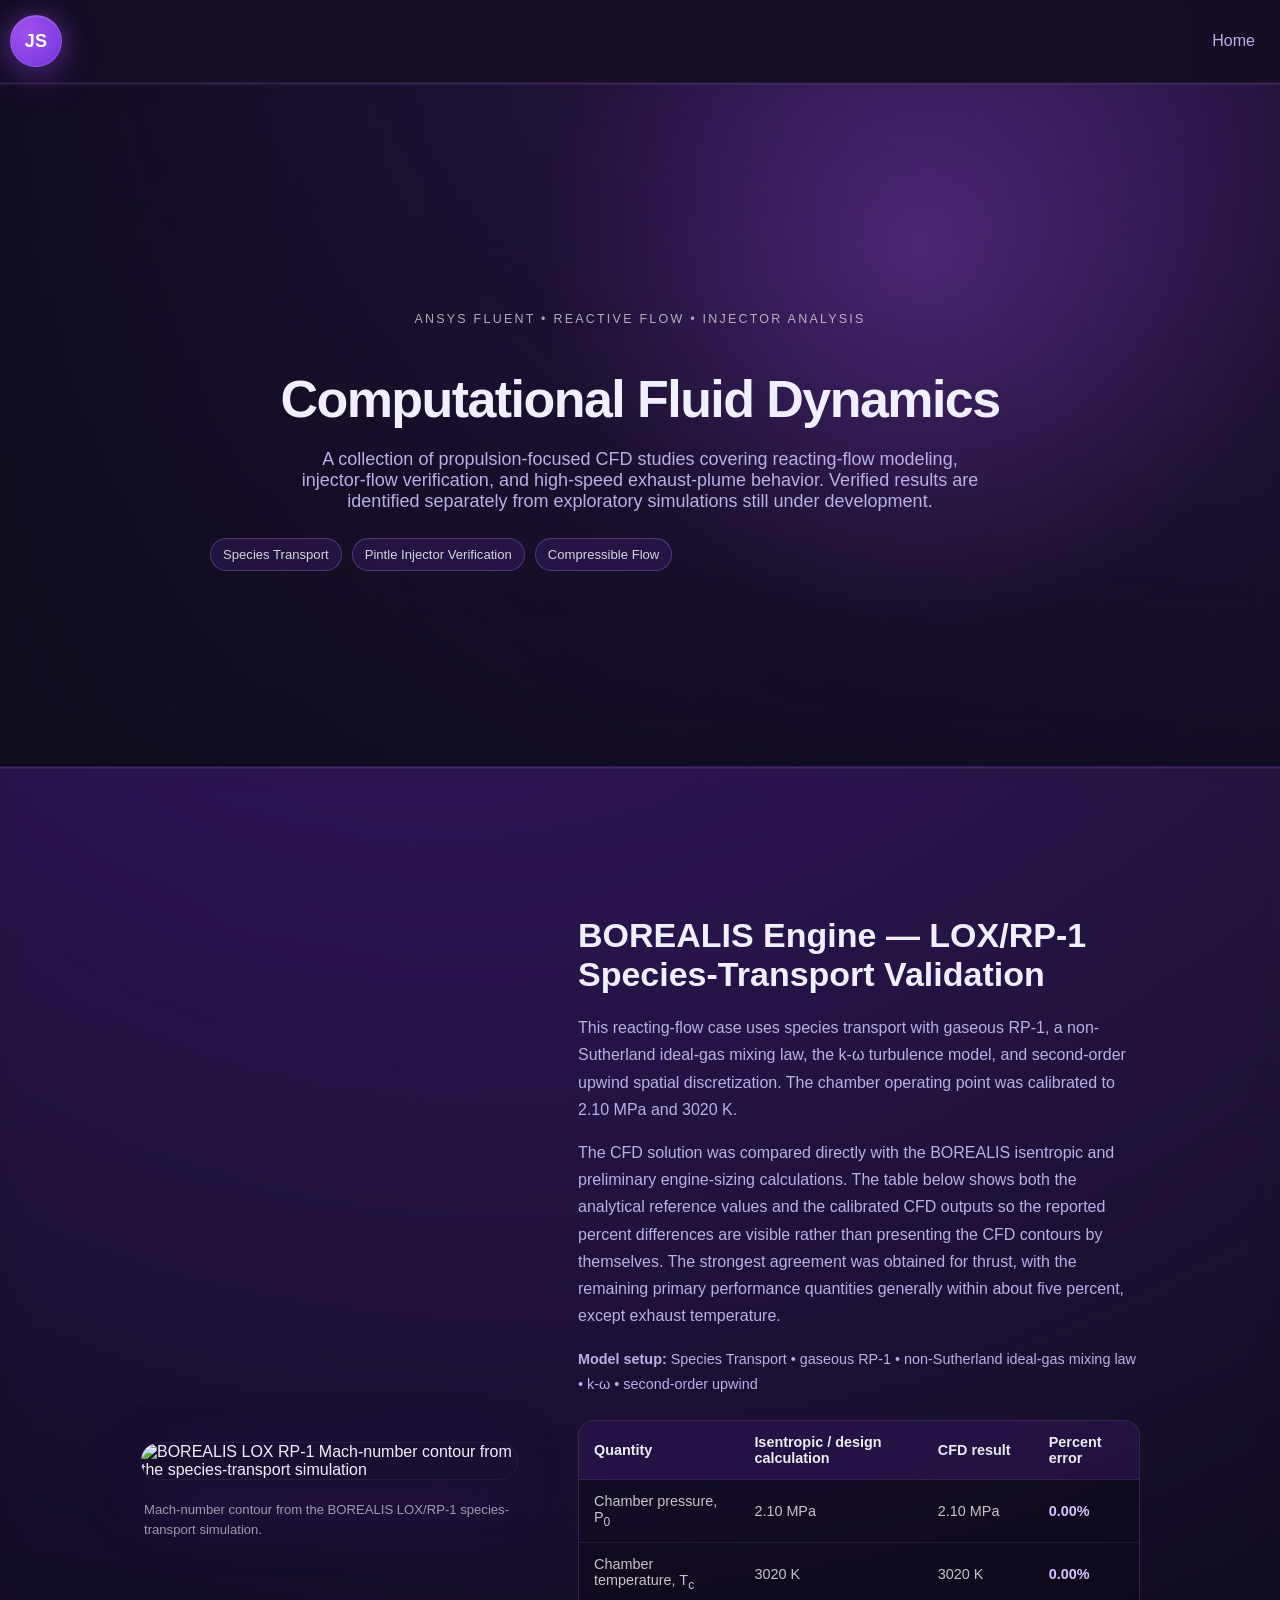
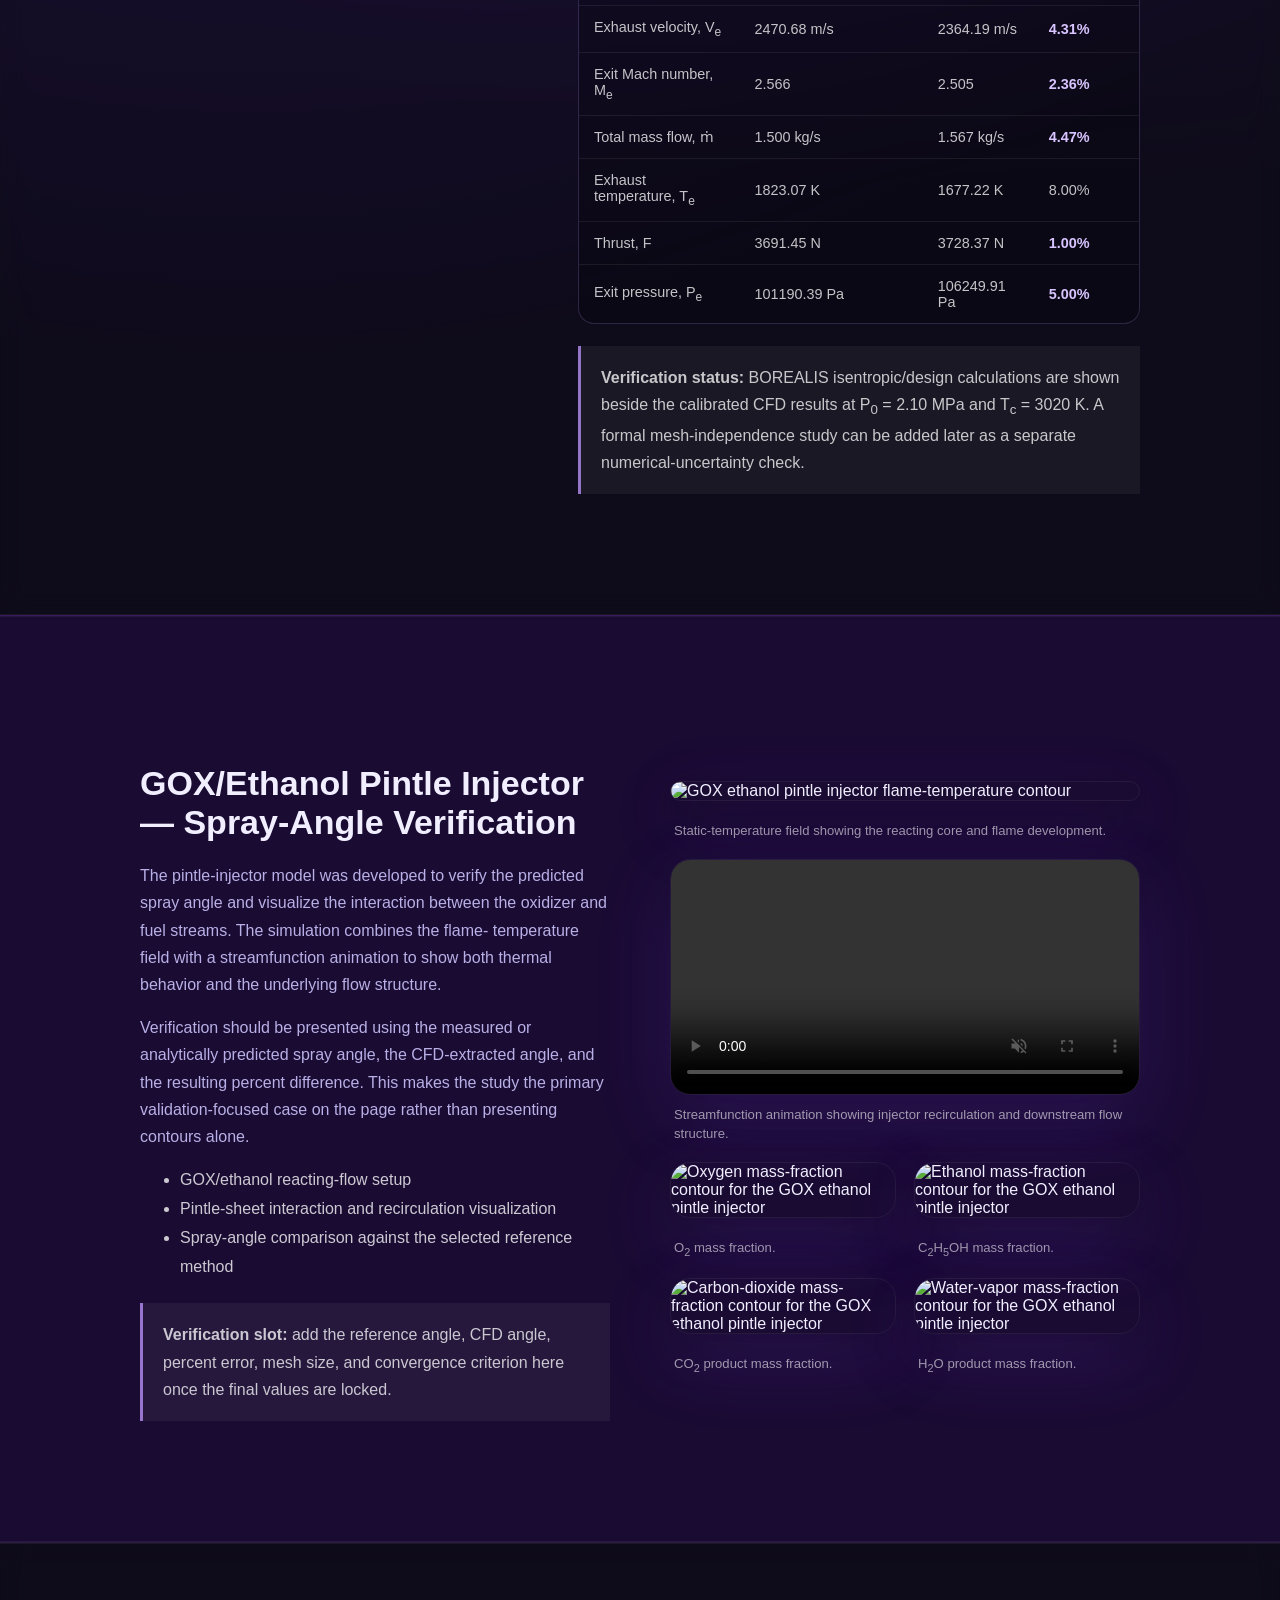
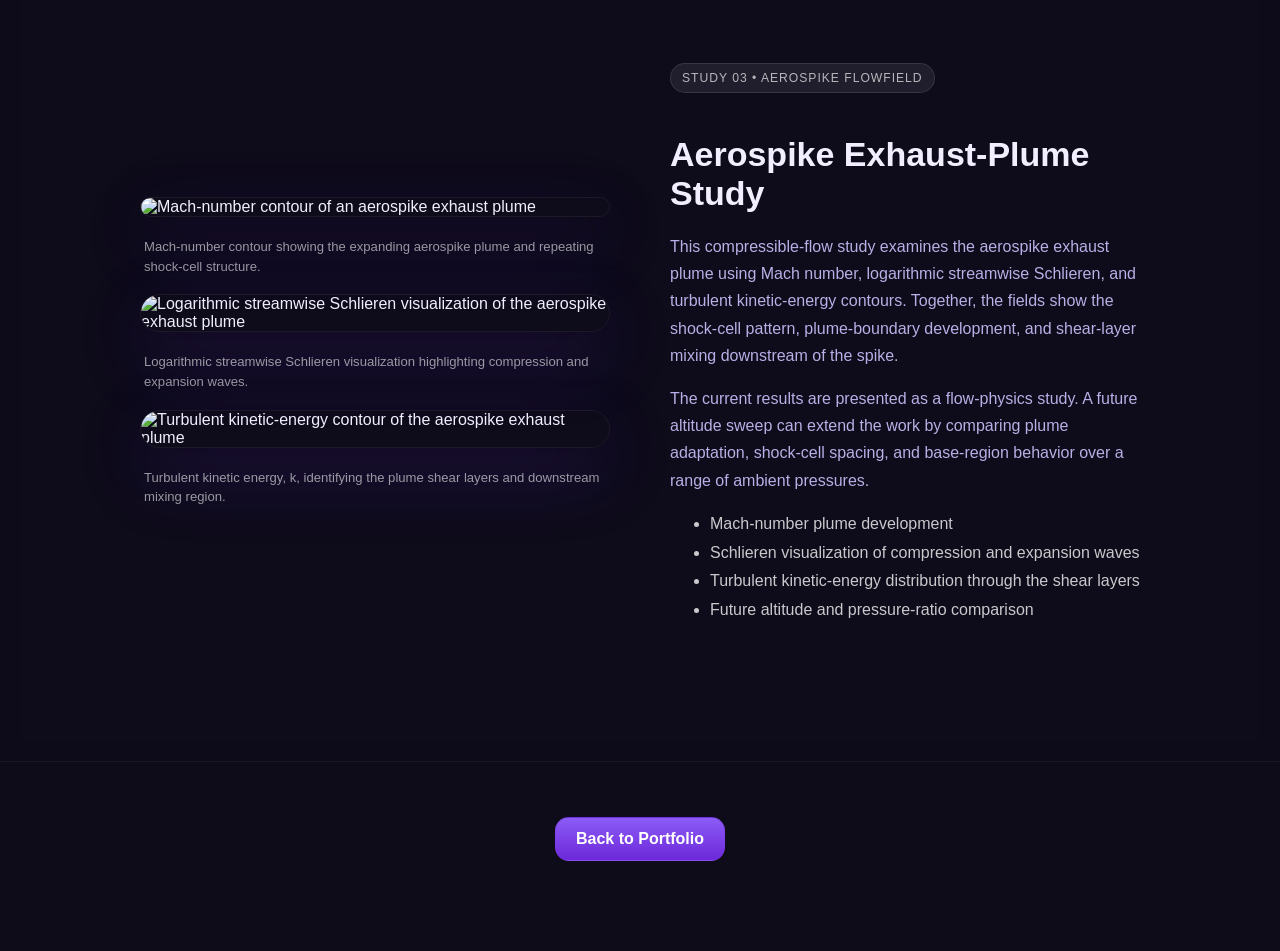
==== cfd.html @ c74fb247 "Add files via upload" ====
<!DOCTYPE html>
<html lang="en">
<head>
  <meta charset="UTF-8" />
  <title>CFD Studies | Jason Silva</title>
  <meta name="viewport" content="width=device-width, initial-scale=1.0" />
  <meta name="description" content="CFD case studies in reactive flow, pintle-injector verification, and high-speed propulsion flows." />
  <link rel="stylesheet" href="style.css" />

  <style>
    html,
    body {
      min-height: 100%;
      background:
        radial-gradient(circle at 20% 10%, rgba(124,58,237,0.42), transparent 40%),
        radial-gradient(circle at 80% 0%, rgba(168,85,247,0.32), transparent 42%),
        #0f0c1a !important;
    }

    body {
      position: relative;
      overflow-x: hidden;
    }

    body::before {
      content: "";
      position: fixed;
      inset: 0;
      z-index: -1;
      pointer-events: none;
      background:
        radial-gradient(circle at 22% 12%, rgba(124,58,237,0.42), transparent 38%),
        radial-gradient(circle at 82% 4%, rgba(168,85,247,0.32), transparent 40%),
        linear-gradient(to bottom, rgba(15,12,26,0.30), rgba(15,12,26,0.68));
    }

    .engine-hero,
    .engine-step {
      position: relative;
      z-index: 2;
      background: rgba(15,12,26,0.46) !important;
      backdrop-filter: blur(12px) saturate(1.25);
      -webkit-backdrop-filter: blur(12px) saturate(1.25);
      border-top: 1px solid rgba(168,85,247,0.22);
      border-bottom: 1px solid rgba(255,255,255,0.05);
      box-shadow: inset 0 1px 0 rgba(255,255,255,0.05);
    }

    .engine-step.dark {
      background: rgba(44,14,84,0.42) !important;
    }

    .engine-hero {
      min-height: 76vh;
      display: flex;
      align-items: center;
      overflow: hidden;
      isolation: isolate;
      background:
        linear-gradient(90deg, rgba(15,12,26,0.94) 0%, rgba(15,12,26,0.70) 48%, rgba(15,12,26,0.54) 100%),
        url("assets/cfdfrontpage.png") center / cover no-repeat !important;
    }

    .engine-hero::before {
      content: "";
      position: absolute;
      inset: 0;
      z-index: -1;
      background:
        radial-gradient(circle at 72% 24%, rgba(168,85,247,0.30), transparent 36%),
        linear-gradient(to bottom, rgba(15,12,26,0.08), rgba(15,12,26,0.72));
      pointer-events: none;
    }

    .engine-hero .container {
      position: relative;
      z-index: 2;
      max-width: 860px;
    }

    .hero-kicker {
      text-transform: uppercase;
      letter-spacing: 0.18em;
      color: rgba(255,255,255,0.65);
      font-size: 0.78rem;
      margin-bottom: 16px;
    }

    .status-row {
      display: flex;
      gap: 10px;
      flex-wrap: wrap;
      margin-top: 26px;
    }

    .status-pill {
      padding: 8px 12px;
      border-radius: 999px;
      border: 1px solid rgba(190,150,255,0.28);
      background: rgba(124,58,237,0.14);
      color: rgba(255,255,255,0.82);
      font-size: 0.82rem;
    }

    .step-grid {
      align-items: center;
    }

    .step-text {
      z-index: 2;
      position: relative;
    }

    .step-text ul {
      line-height: 1.8;
      color: rgba(255,255,255,0.78);
    }

    .step-image img,
    .step-image video {
      width: 100%;
      max-width: 100%;
      border-radius: 20px;
      display: block;
      box-shadow:
        0 24px 70px rgba(124,58,237,0.22),
        0 12px 40px rgba(0,0,0,0.35);
      border: 1px solid rgba(255,255,255,0.06);
    }

    .media-stack {
      display: grid;
      gap: 18px;
    }

    .media-gallery {
      display: grid;
      grid-template-columns: repeat(2, minmax(0, 1fr));
      gap: 18px;
    }

    .media-gallery .wide {
      grid-column: 1 / -1;
    }

    .media-gallery figure,
    .media-stack figure {
      margin: 0;
    }

    .media-caption {
      margin: 10px 4px 0;
      color: rgba(255,255,255,0.58);
      font-size: 0.82rem;
      line-height: 1.5;
    }

    .verification-note {
      margin-top: 22px;
      padding: 18px 20px;
      border-left: 3px solid rgba(190,150,255,0.75);
      background: rgba(255,255,255,0.05);
      color: rgba(255,255,255,0.76);
      line-height: 1.7;
    }


    .results-table-wrap {
      margin-top: 24px;
      overflow-x: auto;
      border: 1px solid rgba(190,150,255,0.20);
      border-radius: 16px;
      background: rgba(5,7,11,0.28);
    }

    .results-table {
      width: 100%;
      border-collapse: collapse;
      min-width: 560px;
      font-size: 0.9rem;
    }

    .results-table th,
    .results-table td {
      padding: 13px 15px;
      text-align: left;
      border-bottom: 1px solid rgba(255,255,255,0.07);
    }

    .results-table th {
      color: rgba(255,255,255,0.92);
      background: rgba(124,58,237,0.16);
      font-weight: 650;
    }

    .results-table td {
      color: rgba(255,255,255,0.76);
    }

    .results-table tr:last-child td {
      border-bottom: 0;
    }

    .error-good {
      color: #d8c4ff !important;
      font-weight: 700;
    }

    .setup-line {
      margin-top: 18px;
      color: rgba(255,255,255,0.67);
      font-size: 0.9rem;
      line-height: 1.65;
    }

    .future-badge {
      display: inline-block;
      margin-bottom: 14px;
      padding: 7px 11px;
      border-radius: 999px;
      background: rgba(255,255,255,0.08);
      border: 1px solid rgba(255,255,255,0.10);
      color: rgba(255,255,255,0.68);
      font-size: 0.76rem;
      letter-spacing: 0.08em;
      text-transform: uppercase;
    }

    .back-btn-wrap {
      padding: 55px 0 90px;
      display: flex;
      justify-content: center;
      align-items: center;
      position: relative;
      z-index: 3;
    }

    @media (max-width: 900px) {
      .step-image video,
      .step-image img {
        width: 100%;
      }

      .engine-hero {
        min-height: 68vh;
        background-position: 35% center !important;
      }

      .media-gallery {
        grid-template-columns: 1fr;
      }

      .media-gallery .wide {
        grid-column: auto;
      }
    }
  </style>
</head>
<body>

<nav class="nav">
  <div class="nav-inner">
    <a class="brand" href="index.html">JS</a>
    <div class="nav-links">
      <a href="index.html">Home</a>
    </div>
  </div>
</nav>

<section class="engine-hero reveal">
  <div class="container">
    <p class="hero-kicker">ANSYS Fluent • Reactive Flow • Injector Analysis</p>
    <h1 class="engine-title">Computational Fluid Dynamics</h1>
    <p class="engine-subtitle">
      A collection of propulsion-focused CFD studies covering reacting-flow modeling,
      injector-flow verification, and high-speed exhaust-plume behavior. Verified results
      are identified separately from exploratory simulations still under development.
    </p>
    <div class="status-row" aria-label="CFD study categories">
      <span class="status-pill">Species Transport</span>
      <span class="status-pill">Pintle Injector Verification</span>
      <span class="status-pill">Compressible Flow</span>
    </div>
  </div>
</section>

<section class="engine-step reveal">
  <div class="container step-grid">
    <div class="step-image">
      <img src="assets/loxrp1species.png" alt="BOREALIS LOX RP-1 Mach-number contour from the species-transport simulation" />
      <p class="media-caption">Mach-number contour from the BOREALIS LOX/RP-1 species-transport simulation.</p>
    </div>

    <div class="step-text">
      <h2>BOREALIS Engine — LOX/RP-1 Species-Transport Validation</h2>
      <p>
        This reacting-flow case uses species transport with gaseous RP-1, a non-Sutherland
        ideal-gas mixing law, the k-&omega; turbulence model, and second-order upwind spatial
        discretization. The chamber operating point was calibrated to 2.10 MPa and 3020 K.
      </p>
      <p>
        The CFD solution was compared directly with the BOREALIS isentropic and preliminary
        engine-sizing calculations. The table below shows both the analytical reference values and
        the calibrated CFD outputs so the reported percent differences are visible rather than presenting
        the CFD contours by themselves. The strongest agreement was obtained for thrust, with the remaining
        primary performance quantities generally within about five percent, except exhaust temperature.
      </p>

      <p class="setup-line">
        <strong>Model setup:</strong> Species Transport &bull; gaseous RP-1 &bull; non-Sutherland
        ideal-gas mixing law &bull; k-&omega; &bull; second-order upwind
      </p>

      <div class="results-table-wrap">
        <table class="results-table" aria-label="BOREALIS isentropic calculation and CFD verification results">
          <thead>
            <tr>
              <th>Quantity</th>
              <th>Isentropic / design calculation</th>
              <th>CFD result</th>
              <th>Percent error</th>
            </tr>
          </thead>
          <tbody>
            <tr><td>Chamber pressure, P<sub>0</sub></td><td>2.10 MPa</td><td>2.10 MPa</td><td class="error-good">0.00%</td></tr>
            <tr><td>Chamber temperature, T<sub>c</sub></td><td>3020 K</td><td>3020 K</td><td class="error-good">0.00%</td></tr>
            <tr><td>Exhaust velocity, V<sub>e</sub></td><td>2470.68 m/s</td><td>2364.19 m/s</td><td class="error-good">4.31%</td></tr>
            <tr><td>Exit Mach number, M<sub>e</sub></td><td>2.566</td><td>2.505</td><td class="error-good">2.36%</td></tr>
            <tr><td>Total mass flow, ṁ</td><td>1.500 kg/s</td><td>1.567 kg/s</td><td class="error-good">4.47%</td></tr>
            <tr><td>Exhaust temperature, T<sub>e</sub></td><td>1823.07 K</td><td>1677.22 K</td><td>8.00%</td></tr>
            <tr><td>Thrust, F</td><td>3691.45 N</td><td>3728.37 N</td><td class="error-good">1.00%</td></tr>
            <tr><td>Exit pressure, P<sub>e</sub></td><td>101190.39 Pa</td><td>106249.91 Pa</td><td class="error-good">5.00%</td></tr>
          </tbody>
        </table>
      </div>

      <div class="verification-note">
        <strong>Verification status:</strong> BOREALIS isentropic/design calculations are shown beside
        the calibrated CFD results at P<sub>0</sub> = 2.10 MPa and T<sub>c</sub> = 3020 K. A formal mesh-independence study can
        be added later as a separate numerical-uncertainty check.
      </div>
    </div>
  </div>
</section>

<section class="engine-step dark reveal">
  <div class="container step-grid">
    <div class="step-text">
      <h2>GOX/Ethanol Pintle Injector — Spray-Angle Verification</h2>
      <p>
        The pintle-injector model was developed to verify the predicted spray angle and visualize
        the interaction between the oxidizer and fuel streams. The simulation combines the flame-
        temperature field with a streamfunction animation to show both thermal behavior and the
        underlying flow structure.
      </p>
      <p>
        Verification should be presented using the measured or analytically predicted spray angle,
        the CFD-extracted angle, and the resulting percent difference. This makes the study the primary
        validation-focused case on the page rather than presenting contours alone.
      </p>
      <ul>
        <li>GOX/ethanol reacting-flow setup</li>
        <li>Pintle-sheet interaction and recirculation visualization</li>
        <li>Spray-angle comparison against the selected reference method</li>
      </ul>
      <div class="verification-note">
        <strong>Verification slot:</strong> add the reference angle, CFD angle, percent error, mesh size,
        and convergence criterion here once the final values are locked.
      </div>
    </div>

    <div class="step-image media-gallery">
      <figure class="wide">
        <img src="assets/pintleflametemp.png" alt="GOX ethanol pintle injector flame-temperature contour" />
        <figcaption class="media-caption">Static-temperature field showing the reacting core and flame development.</figcaption>
      </figure>
      <figure class="wide">
        <video autoplay muted loop playsinline controls preload="metadata">
          <source src="assets/streamfunction.mp4" type="video/mp4" />
        </video>
        <figcaption class="media-caption">Streamfunction animation showing injector recirculation and downstream flow structure.</figcaption>
      </figure>
      <figure>
        <img src="assets/goxmassfraction.png" alt="Oxygen mass-fraction contour for the GOX ethanol pintle injector" />
        <figcaption class="media-caption">O<sub>2</sub> mass fraction.</figcaption>
      </figure>
      <figure>
        <img src="assets/ethanolmassfraction.png" alt="Ethanol mass-fraction contour for the GOX ethanol pintle injector" />
        <figcaption class="media-caption">C<sub>2</sub>H<sub>5</sub>OH mass fraction.</figcaption>
      </figure>
      <figure>
        <img src="assets/co2massfraction.png" alt="Carbon-dioxide mass-fraction contour for the GOX ethanol pintle injector" />
        <figcaption class="media-caption">CO<sub>2</sub> product mass fraction.</figcaption>
      </figure>
      <figure>
        <img src="assets/h2omassfraction.png" alt="Water-vapor mass-fraction contour for the GOX ethanol pintle injector" />
        <figcaption class="media-caption">H<sub>2</sub>O product mass fraction.</figcaption>
      </figure>
    </div>
  </div>
</section>

<section class="engine-step reveal">
  <div class="container step-grid">
    <div class="step-image media-stack">
      <figure>
        <img src="assets/aerospikemach.png" alt="Mach-number contour of an aerospike exhaust plume" />
        <figcaption class="media-caption">Mach-number contour showing the expanding aerospike plume and repeating shock-cell structure.</figcaption>
      </figure>
      <figure>
        <img src="assets/aerospikeshlieren.png" alt="Logarithmic streamwise Schlieren visualization of the aerospike exhaust plume" />
        <figcaption class="media-caption">Logarithmic streamwise Schlieren visualization highlighting compression and expansion waves.</figcaption>
      </figure>
      <figure>
        <img src="assets/aerospikekineticenergy.png" alt="Turbulent kinetic-energy contour of the aerospike exhaust plume" />
        <figcaption class="media-caption">Turbulent kinetic energy, k, identifying the plume shear layers and downstream mixing region.</figcaption>
      </figure>
    </div>

    <div class="step-text">
      <span class="future-badge">Study 03 • Aerospike Flowfield</span>
      <h2>Aerospike Exhaust-Plume Study</h2>
      <p>
        This compressible-flow study examines the aerospike exhaust plume using Mach number,
        logarithmic streamwise Schlieren, and turbulent kinetic-energy contours. Together, the fields
        show the shock-cell pattern, plume-boundary development, and shear-layer mixing downstream of
        the spike.
      </p>
      <p>
        The current results are presented as a flow-physics study. A future altitude sweep can extend
        the work by comparing plume adaptation, shock-cell spacing, and base-region behavior over a
        range of ambient pressures.
      </p>
      <ul>
        <li>Mach-number plume development</li>
        <li>Schlieren visualization of compression and expansion waves</li>
        <li>Turbulent kinetic-energy distribution through the shear layers</li>
        <li>Future altitude and pressure-ratio comparison</li>
      </ul>
    </div>
  </div>
</section>

<div class="container back-btn-wrap">
  <a class="btn" href="index.html">Back to Portfolio</a>
</div>

<script>
  const reveals = document.querySelectorAll(".reveal");
  const observer = new IntersectionObserver((entries) => {
    entries.forEach((entry) => {
      if (entry.isIntersecting) entry.target.classList.add("active");
    });
  }, { threshold: 0.15 });
  reveals.forEach((el) => observer.observe(el));
</script>

</body>
</html>
---- style.css ----
:root{
  --bg:#0f0c1a;
  --card:rgba(20,17,41,0.6);
  --text:#f1efff;
  --muted:#b8b0e6;
  --purple:#7c3aed;
  --purple-light:#a855f7;
  --radius:18px;
}

*{box-sizing:border-box}
html{scroll-behavior:smooth}

body{
  margin:0;
  font-family:-apple-system,BlinkMacSystemFont,"SF Pro Display","Segoe UI",Roboto,Helvetica,Arial,sans-serif;
  background: radial-gradient(circle at 20% 10%, rgba(124,58,237,0.4), transparent 40%),
              radial-gradient(circle at 80% 0%, rgba(168,85,247,0.3), transparent 40%),
              var(--bg);
  color:var(--text);
}

.container{
  width:min(1000px,90%);
  margin:auto;
}

.nav{
  position: sticky;
  top: 0;
  z-index: 1000;
  backdrop-filter: blur(12px);
  background: rgba(15,12,26,0.88);
  padding: 15px 0;
  border-bottom: 1px solid rgba(255,255,255,0.05);
}

.nav-inner{
  display:flex;
  justify-content:space-between;
  align-items:center;
}

.nav-links a{
  margin:0 15px;
  color:var(--muted);
  text-decoration:none;
}

.brand{
  font-weight:700;
  font-size:18px;
}

.hero{
  text-align:center;
  padding:120px 0 80px;
}

.hero h1{
  font-size:56px;
  margin:10px 0;
}

.subtitle{
  color:var(--muted);
  max-width:600px;
  margin:20px auto;
}

.tag{
  display:inline-block;
  padding:8px 14px;
  background:rgba(124,58,237,0.2);
  border-radius:999px;
  color:var(--muted);
  font-size:14px;
}

.hero-actions{
  margin-top:30px;
}

.btn{
  padding:12px 20px;
  border-radius:14px;
  border:1px solid rgba(124,58,237,0.4);
  background:linear-gradient(180deg,#8b5cf6,#6d28d9);
  color:#fff;
  text-decoration:none;
  font-weight:600;
  transition:all .35s cubic-bezier(.22,1,.36,1);
  margin:0 8px;
}

.btn:hover{
  transform:translateY(-4px);
  box-shadow:0 20px 60px rgba(124,58,237,.5);
}

.btn-ghost{
  background:transparent;
  border:1px solid rgba(255,255,255,0.1);
}

.section{
  padding:100px 0;
}

.section h2{
  font-size:36px;
  margin-bottom:20px;
}

.card{
  background:var(--card);
  backdrop-filter:blur(18px);
  padding:25px;
  border-radius:var(--radius);
  margin-bottom:30px;
  transition:all .5s cubic-bezier(.22,1,.36,1);
}

.card:hover{
  transform:translateY(-6px);
  box-shadow:0 30px 80px rgba(124,58,237,.25);
}

ul,ol{
  color:var(--muted);
}

footer{
  text-align:center;
  padding:40px 0;
  border-top:1px solid rgba(255,255,255,0.05);
  color:var(--muted);
}

/* Reveal Animation */
.reveal{
  opacity:0;
  transform:translateY(40px);
  transition:opacity .9s cubic-bezier(.22,1,.36,1),
             transform .9s cubic-bezier(.22,1,.36,1);
}

.reveal.active{
  opacity:1;
  transform:translateY(0);
}
/* ENGINE PAGE */

.engine-hero {
  padding: 140px 0 120px;
  text-align: center;
}

.engine-title {
  font-size: 52px;
  margin-bottom: 20px;
  letter-spacing: -0.03em;
}

.engine-subtitle {
  max-width: 700px;
  margin: auto;
  color: var(--muted);
  font-size: 18px;
}

.engine-step {
  padding: 120px 0;
  transition: background 0.6s ease;
}

.engine-step.dark {
  background: rgba(124, 58, 237, 0.05);
}

.step-grid {
  display: grid;
  grid-template-columns: 1fr 1fr;
  gap: 60px;
  align-items: center;
}

.step-text h2 {
  font-size: 34px;
  margin-bottom: 20px;
}

.step-text p {
  color: var(--muted);
  line-height: 1.7;
  margin-bottom: 16px;
}

.step-image img {
  width: 100%;
  border-radius: 16px;
  margin-bottom: 20px;
  transition: transform 0.6s cubic-bezier(.22,1,.36,1);
}

.step-image img:hover {
  transform: scale(1.03);
}

.placeholder {
  background: rgba(255,255,255,0.05);
  border-radius: 16px;
  padding: 80px;
  text-align: center;
  color: var(--muted);
  font-size: 16px;
}

/* Reveal Animation */
.reveal {
  opacity: 0;
  transform: translateY(60px);
  transition: opacity 1s cubic-bezier(.22,1,.36,1),
              transform 1s cubic-bezier(.22,1,.36,1);
}

.reveal.active {
  opacity: 1;
  transform: translateY(0);
}

@media (max-width: 900px) {
  .step-grid {
    grid-template-columns: 1fr;
  }
}

/* IGNITER PAGE */

.igniter-gallery {
  display: grid;
  grid-template-columns: repeat(auto-fit, minmax(250px, 1fr));
  gap: 20px;
  margin-top: 20px;
}

.igniter-gallery img {
  width: 100%;
  border-radius: 8px;
  background: #111;
  padding: 10px;
}

/* === Media sizing fix for igniter page === */

/* Keep images normal */
.step-image img {
  width: 100%;
  height: auto;
}

/* Slightly shrink animation */
.step-image video {
  width: 120%;          /* tweak 85–92% if needed */
  max-width: 800px;
  margin: 0 auto;
  display: block;
}

/* =========================
   PROJECT BACKGROUND IMAGES
   ========================= */

.project {
  position: relative;
  overflow: hidden;
  color: white;
  background-size: cover;
  background-position: center;
}

/* 🔧 Your images mapped correctly */
.project.igniter {
  background-image: url("assets/igniter_holder.png");
}

.project.regen {
  background-image: url("assets/gas_dynamics.png");
}

.project.shockwve {
  background-image: url("assets/shockwve.png");
}

/* 🌌 purple tint overlay */
.project::before {
  content: "";
  position: absolute;
  inset: 0;

  background:
    linear-gradient(
      rgba(10, 0, 25, 0.85),
      rgba(40, 0, 80, 0.85)
    ),
    radial-gradient(
      circle at 70% 30%,
      rgba(120, 0, 255, 0.25),
      transparent 60%
    );

  z-index: 1;
}

/* keep text on top */
.project * {
  position: relative;
  z-index: 2;
}

/* smooth hover */
.project {
  transition: all 0.4s ease;
}

.project:hover {
  transform: translateY(-6px);
  box-shadow: 0 30px 80px rgba(124,58,237,.25);
  background-size: 110%;
}

/* =========================
   ABOUT SECTION UPGRADE
   ========================= */

.about-grid {
  display: grid;
  grid-template-columns: 1fr 1fr;
  gap: 60px;
  align-items: start;
}

.about-text p {
  color: var(--muted);
  line-height: 1.7;
  margin-bottom: 16px;
}

.blt-logo {
  width: 120px;
  margin-top: 20px;
  opacity: 0.9;
}

.blt-credit {
  margin-top: 10px;
  font-size: 14px;
  color: #aaa;
}

.blt-credit a {
  color: #aaa;
  text-decoration: none;
}

.blt-credit a:hover {
  color: var(--purple-light);
}

/* image grid */
.about-images {
  display: grid;
  grid-template-columns: 1fr 1fr;
  gap: 15px;
}

/* BIG main image */
.about-images img.big {
  grid-column: span 2;
  height: 300px;
}

/* all images */
.about-images img {
  width: 100%;
  border-radius: 14px;
  object-fit: cover;
  height: 200px;
  cursor: pointer;
  transition: transform 0.4s ease, box-shadow 0.4s ease;
}

.about-images img:hover {
  transform: scale(1.04);
  box-shadow: 0 20px 60px rgba(124,58,237,0.3);
}

/* mobile */
@media (max-width: 900px) {
  .about-grid {
    grid-template-columns: 1fr;
  }

  .about-images img {
    height: 200px;
  }
}

/* =========================
   HERO VIDEO BACKGROUND
   ========================= */

.hero {
  position: relative;
  min-height: 100vh;
  display: flex;
  align-items: center;
  justify-content: center;
  overflow: hidden;
  text-align: center;
}

.hero-video {
  position: absolute;
  inset: 0;
  width: 100%;
  height: 100%;
  object-fit: cover;
  filter: none;
  z-index: 0;
}

.hero-overlay {
  display: none;
}

.hero-content {
  position: relative;
  z-index: 2;
}

/* optional: stronger readability */
.hero h1,
.hero .subtitle,
.hero .tag {
  text-shadow: 0 4px 24px rgba(0,0,0,0.45);
}

.sim-label {
  position: absolute;
  top: 20px;
  right: 30px;
  font-size: 13px;
  color: rgba(255,255,255,0.7);
  z-index: 2;
  font-weight: 500;
  letter-spacing: 0.04em;
}

.brand {
  font-weight: 700;
  font-size: 18px;
  color: var(--purple);
  text-decoration: none;
}

.brand:hover {
  color: var(--purple-light);
}

#contact a {
  color: var(--purple);
  text-decoration: none;
}

#contact a:hover {
  color: var(--purple-light);
}

/* LIGHTBOX */
.lightbox {
  position: fixed;
  inset: 0;
  background: rgba(0,0,0,0.9);
  display: none;
  align-items: center;
  justify-content: center;
  z-index: 999;
}

.lightbox img {
  max-width: 90%;
  max-height: 90%;
  border-radius: 12px;
}

.about-text h2 {
  margin-top: 0;
}

html {
  scroll-behavior: smooth;
  scroll-padding-top: 90px;
}

#about,
#projects,
#contact,
#top {
  scroll-margin-top: 90px;
}

.hero {
  position: relative;
  min-height: 100vh;
  display: flex;
  align-items: center;
  justify-content: center;
  overflow: hidden;
  text-align: center;
  z-index: 0;
}

.hero-video {
  position: absolute;
  inset: 0;
  width: 100%;
  height: 100%;
  object-fit: cover;
  filter: none;
  z-index: 0;
}

.hero-content {
  position: relative;
  z-index: 1;
}

/* make the hero video stay in the background */
.hero-video {
  position: fixed;
  top: 0;
  left: 0;
  width: 100%;
  height: 100vh;
  object-fit: cover;
  z-index: -2;
  pointer-events: none;
}

/* optional dark overlay so text stays readable */
.hero::after {
  content: "";
  position: absolute;
  inset: 0;
  background: linear-gradient(
    to bottom,
    rgba(15,12,26,0.35),
    rgba(15,12,26,0.55)
  );
  z-index: -1;
}

.hero {
  background: transparent;
}

/* these sections scroll over the animation */
.section,
footer {
  position: relative;
  z-index: 2;
  background: rgba(15,12,26,0.94);
}

/* =========================
   BLT MEDIA GALLERY
   ========================= */

.about-media {
  display: flex;
  flex-direction: column;
  gap: 18px;
}

.about-videos {
  display: grid;
  grid-template-columns: 1fr;
  gap: 15px;
}

.about-videos video {
  width: 100%;
  border-radius: 14px;
  background: #09070f;
  border: 1px solid rgba(255,255,255,0.06);
  box-shadow: 0 20px 60px rgba(124,58,237,0.12);
}

/* optional nicer balance on larger screens */
@media (min-width: 1100px) {
  .about-images img.big {
    height: 340px;
  }

  .about-images img {
    height: 210px;
  }
}

/* =========================
   BLT MEDIA PORTFOLIO GRID
   ========================= */

.about-media-grid {
  display: grid;
  grid-template-columns: repeat(3, 1fr);
  gap: 14px;
  align-items: stretch;
}

.about-media-grid img,
.about-media-grid video {
  width: 100%;
  height: 180px;
  object-fit: cover;
  display: block;
  border-radius: 14px;
  overflow: hidden;
  background: #09070f;
  box-shadow: 0 16px 40px rgba(124,58,237,0.16);
  transition: transform 0.35s ease, box-shadow 0.35s ease;
}

.about-media-grid img:hover,
.about-media-grid video:hover {
  transform: scale(1.03);
  box-shadow: 0 22px 60px rgba(124,58,237,0.24);
}

.about-media-grid .media-wide {
  grid-column: span 2;
  height: 220px;
}

/* make videos feel like photo tiles */
.about-media-grid video {
  object-fit: cover;
}

/* tablet */
@media (max-width: 1100px) {
  .about-media-grid {
    grid-template-columns: repeat(2, 1fr);
  }

  .about-media-grid .media-wide {
    grid-column: span 2;
  }
}

/* mobile */
@media (max-width: 700px) {
  .about-media-grid {
    grid-template-columns: 1fr;
  }

  .about-media-grid .media-wide {
    grid-column: span 1;
  }

  .about-media-grid img,
  .about-media-grid video,
  .about-media-grid .media-wide {
    height: 220px;
  }
}

/* =========================
   REGEN HERO LAYOUT FIX
   ========================= */

.borealis-layout {
  position: relative;
  z-index: 2;
  display: grid;
  grid-template-columns: minmax(540px, 1fr) minmax(420px, 540px);
  gap: 90px;
  align-items: center;
  padding-top: 110px;
  padding-bottom: 80px;
}

.model-card {
  width: 100%;
  max-width: 540px;
  justify-self: end;
}

.borealis-copy {
  max-width: 560px;
}

.borealis-title {
  max-width: 700px;
  line-height: 0.9;
}

/* fullscreen protection */
@media (min-width: 1500px) {
  .borealis-layout {
    grid-template-columns: minmax(620px, 1fr) minmax(420px, 520px);
    gap: 120px;
  }
}

/* tablet/mobile */
@media (max-width: 1180px) {
  .borealis-layout {
    grid-template-columns: 1fr;
    gap: 48px;
  }

  .model-card {
    justify-self: center;
    max-width: 100%;
  }
}
/* make vertical video span 2 rows */
.about-media-grid .media-tall {
  grid-row: span 2;
  height: 100%;
}

/* =========================
   SHOCKWVE PAGE
   ========================= */

body {
  background: #000 !important;
  overflow-x: hidden;
}

/* jade rabbit background */
.jade-bg {
  position: fixed;
  inset: 0;
  width: 55vw;
  max-width: 700px;
  margin: auto;
  opacity: 0.08;
  object-fit: contain;
  z-index: 0;
  pointer-events: none;
  filter:
    drop-shadow(0 0 40px rgba(0,255,255,0.25))
    drop-shadow(0 0 60px rgba(255,0,180,0.18));
}

/* make sections glass windows */
.engine-hero,
.engine-step,
.engine-footer {
  position: relative;
  z-index: 2;
  background: rgba(8,8,12,0.58);
  backdrop-filter: blur(12px) saturate(1.2);
  -webkit-backdrop-filter: blur(12px) saturate(1.2);
  border-top: 1px solid rgba(255,255,255,0.06);
  border-bottom: 1px solid rgba(255,255,255,0.04);
}

/* neon title */
.shock-title {
  font-size: clamp(4rem, 10vw, 8rem);
  letter-spacing: -0.08em;
}

.shock-blue {
  color: #00e5ff;
  text-shadow:
    0 0 10px #00e5ff,
    0 0 24px #00e5ff,
    0 0 60px rgba(0,229,255,0.8);
}

.shock-pink {
  color: #ff2bd6;
  text-shadow:
    0 0 10px #ff2bd6,
    0 0 24px #ff2bd6,
    0 0 60px rgba(255,43,214,0.8);
}

/* dual nozzle cards */
.shock-grid {
  margin-top: 50px;
  display: grid;
  grid-template-columns: 1fr 1fr;
  gap: 28px;
}

.shock-card {
  background: rgba(10,10,16,0.62);
  border: 1px solid rgba(255,255,255,0.08);
  border-radius: 24px;
  overflow: hidden;
  padding: 20px;
  backdrop-filter: blur(12px);
}

.shock-card img {
  width: 100%;
  display: block;
  border-radius: 14px;
}

@media (max-width: 900px) {
  .shock-grid {
    grid-template-columns: 1fr;
  }

  .jade-bg {
    width: 90vw;
    opacity: 0.05;
  }
}


/* =========================
   JS NAV BRAND
   ========================= */

.nav-inner {
  padding: 0 10px;
}

.brand {
  width: 52px;
  height: 52px;

  display: flex;
  align-items: center;
  justify-content: center;

  border-radius: 50%;

  font-weight: 700;
  font-size: 18px;
  letter-spacing: 0.02em;

  color: white !important;
  text-decoration: none;

  background:
    radial-gradient(
      circle at 30% 30%,
      rgba(168,85,247,0.95),
      rgba(124,58,237,0.92)
    );

  border: 1px solid rgba(255,255,255,0.12);

  box-shadow:
    0 0 25px rgba(168,85,247,0.35),
    0 12px 40px rgba(124,58,237,0.28),
    inset 0 1px 0 rgba(255,255,255,0.12);

  transition:
    transform 0.35s ease,
    box-shadow 0.35s ease,
    filter 0.35s ease;

  flex-shrink: 0;
}

.brand:hover {
  transform: translateY(-2px) scale(1.05);

  box-shadow:
    0 0 40px rgba(168,85,247,0.48),
    0 20px 60px rgba(124,58,237,0.38),
    inset 0 1px 0 rgba(255,255,255,0.16);

  filter: brightness(1.08);
}
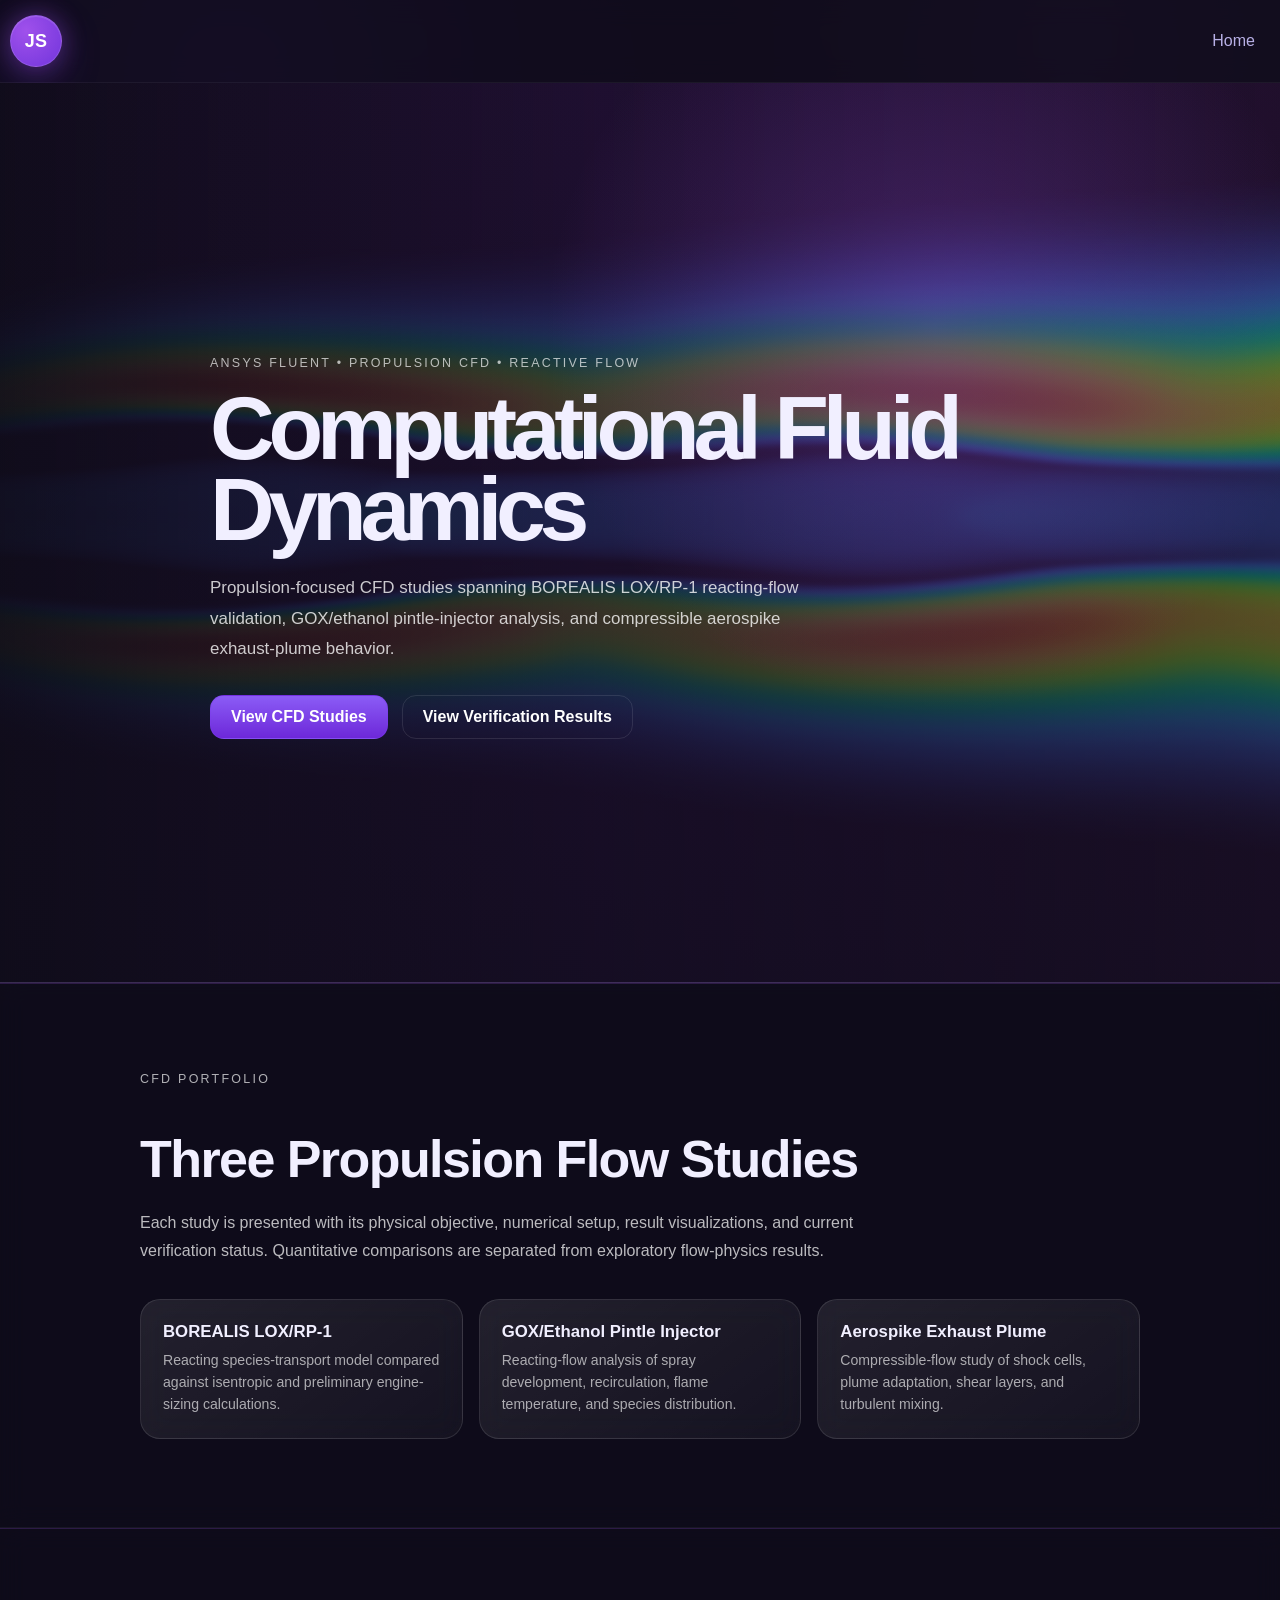
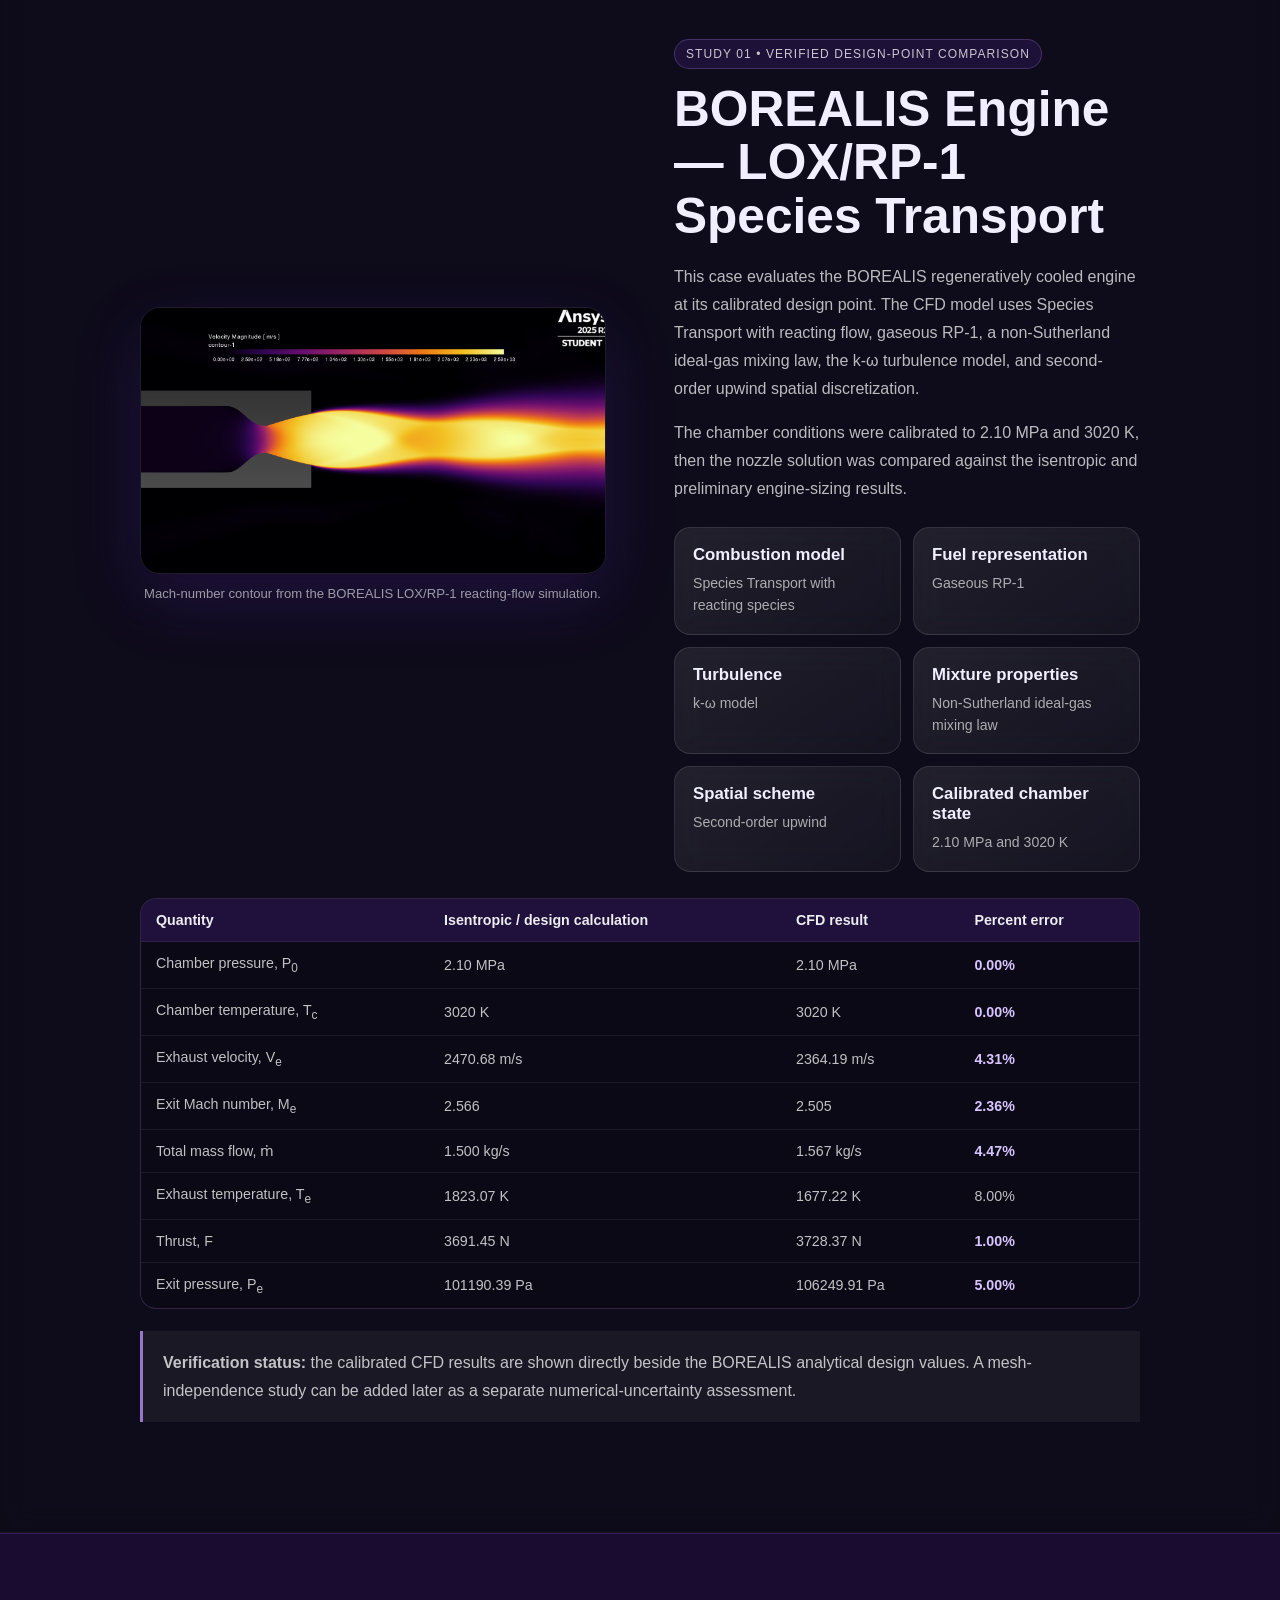
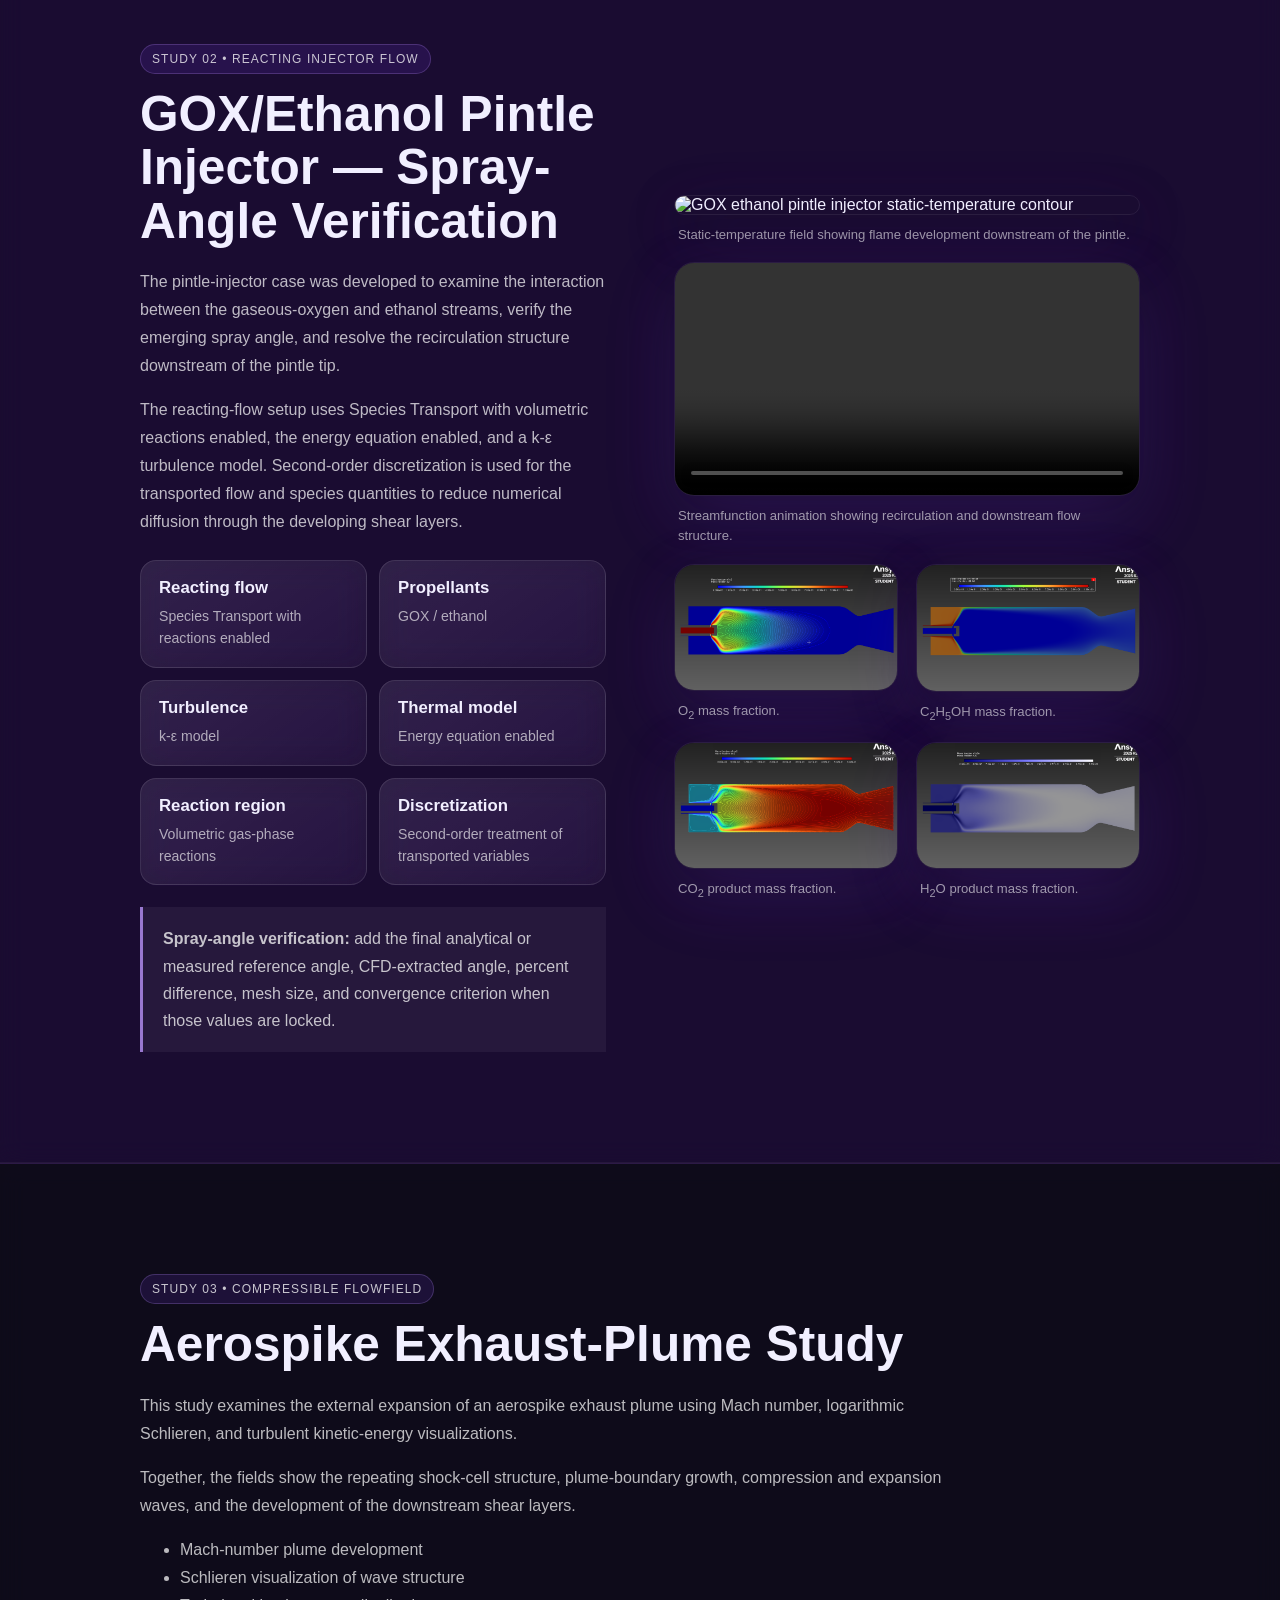
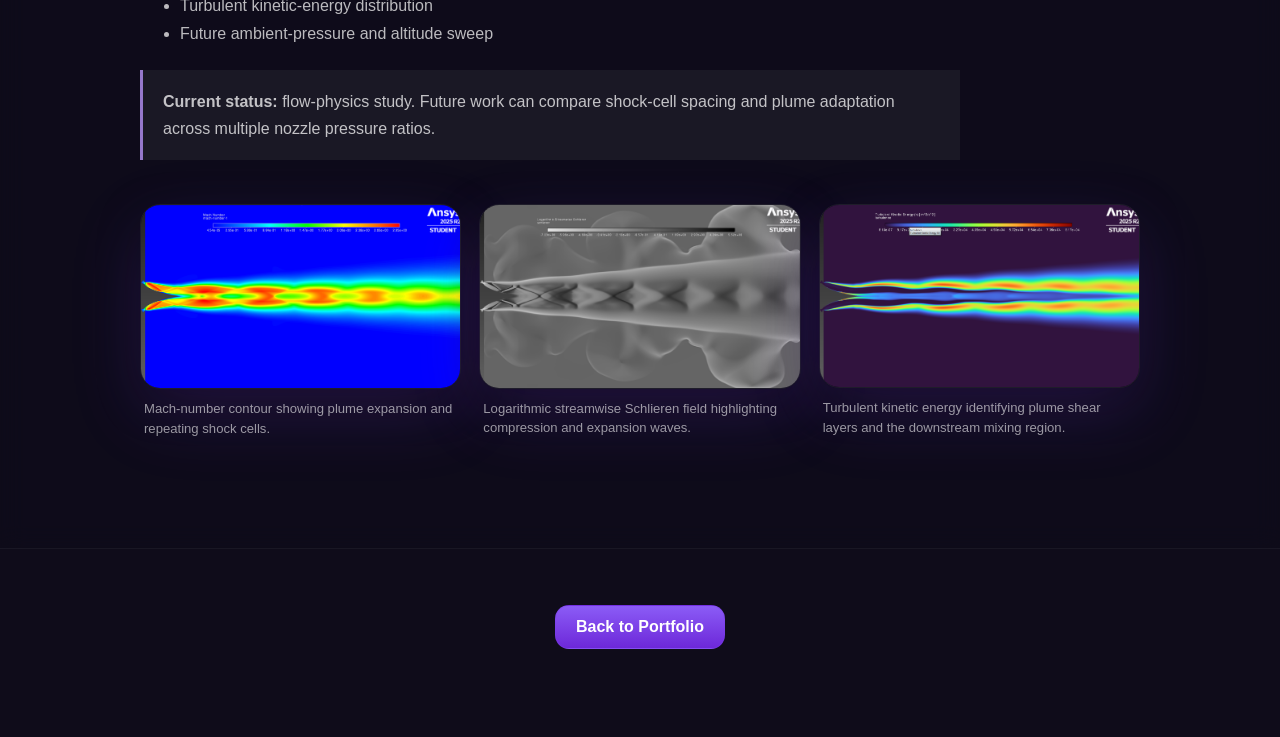
==== commit daa0d7f3: "Add files via upload" ====
--- a/cfd.html
+++ b/cfd.html
@@ -2,19 +2,24 @@
 <html lang="en">
 <head>
   <meta charset="UTF-8" />
+  <meta name="viewport" content="width=device-width, initial-scale=1.0" />
   <title>CFD Studies | Jason Silva</title>
-  <meta name="viewport" content="width=device-width, initial-scale=1.0" />
-  <meta name="description" content="CFD case studies in reactive flow, pintle-injector verification, and high-speed propulsion flows." />
+  <meta name="description" content="Propulsion-focused CFD studies covering BOREALIS LOX/RP-1 reacting flow, GOX/ethanol pintle-injector analysis, and aerospike plume behavior." />
   <link rel="stylesheet" href="style.css" />
 
   <style>
-    html,
-    body {
+    :root {
+      --cfd-bg: #0f0c1a;
+      --cfd-glass: rgba(15, 12, 26, 0.52);
+      --cfd-glass-strong: rgba(35, 13, 67, 0.58);
+      --cfd-border: rgba(190, 150, 255, 0.24);
+      --cfd-muted: rgba(255, 255, 255, 0.72);
+      --cfd-soft: rgba(255, 255, 255, 0.58);
+    }
+
+    html, body {
       min-height: 100%;
-      background:
-        radial-gradient(circle at 20% 10%, rgba(124,58,237,0.42), transparent 40%),
-        radial-gradient(circle at 80% 0%, rgba(168,85,247,0.32), transparent 42%),
-        #0f0c1a !important;
+      background: var(--cfd-bg) !important;
     }
 
     body {
@@ -26,111 +31,214 @@
       content: "";
       position: fixed;
       inset: 0;
-      z-index: -1;
+      z-index: 0;
       pointer-events: none;
       background:
-        radial-gradient(circle at 22% 12%, rgba(124,58,237,0.42), transparent 38%),
-        radial-gradient(circle at 82% 4%, rgba(168,85,247,0.32), transparent 40%),
-        linear-gradient(to bottom, rgba(15,12,26,0.30), rgba(15,12,26,0.68));
-    }
-
-    .engine-hero,
-    .engine-step {
+        radial-gradient(circle at 18% 8%, rgba(124,58,237,0.42), transparent 38%),
+        radial-gradient(circle at 84% 5%, rgba(168,85,247,0.30), transparent 40%),
+        linear-gradient(180deg, rgba(15,12,26,0.18), rgba(15,12,26,0.72));
+    }
+
+    .nav,
+    .cfd-hero,
+    .cfd-specs,
+    .engine-step,
+    .back-btn-wrap {
       position: relative;
       z-index: 2;
-      background: rgba(15,12,26,0.46) !important;
-      backdrop-filter: blur(12px) saturate(1.25);
-      -webkit-backdrop-filter: blur(12px) saturate(1.25);
-      border-top: 1px solid rgba(168,85,247,0.22);
-      border-bottom: 1px solid rgba(255,255,255,0.05);
-      box-shadow: inset 0 1px 0 rgba(255,255,255,0.05);
-    }
-
-    .engine-step.dark {
-      background: rgba(44,14,84,0.42) !important;
-    }
-
-    .engine-hero {
-      min-height: 76vh;
+    }
+
+    /* HERO — uses the same two-lane approach as the regen page */
+    .cfd-hero {
+      min-height: 100vh;
       display: flex;
       align-items: center;
       overflow: hidden;
       isolation: isolate;
       background:
-        linear-gradient(90deg, rgba(15,12,26,0.94) 0%, rgba(15,12,26,0.70) 48%, rgba(15,12,26,0.54) 100%),
-        url("assets/cfdfrontpage.png") center / cover no-repeat !important;
-    }
-
-    .engine-hero::before {
+        linear-gradient(90deg, rgba(15,12,26,0.95) 0%, rgba(25,14,45,0.72) 46%, rgba(15,12,26,0.45) 100%),
+        url("assets/cfdfrontpage.png") center / cover no-repeat;
+      border-bottom: 1px solid var(--cfd-border);
+    }
+
+    .cfd-hero::before {
       content: "";
       position: absolute;
       inset: 0;
-      z-index: -1;
+      z-index: 0;
+      pointer-events: none;
       background:
-        radial-gradient(circle at 72% 24%, rgba(168,85,247,0.30), transparent 36%),
-        linear-gradient(to bottom, rgba(15,12,26,0.08), rgba(15,12,26,0.72));
-      pointer-events: none;
-    }
-
-    .engine-hero .container {
+        radial-gradient(circle at 73% 27%, rgba(168,85,247,0.28), transparent 34%),
+        linear-gradient(180deg, rgba(15,12,26,0.08), rgba(15,12,26,0.62));
+    }
+
+    .cfd-hero-layout {
       position: relative;
       z-index: 2;
+      display: block;
       max-width: 860px;
-    }
-
-    .hero-kicker {
+      margin: 0 auto;
+      text-align: left;
+      padding-top: 120px;
+      padding-bottom: 90px;
+    }
+
+    .eyebrow {
+      margin: 0 0 18px;
+      color: rgba(255,255,255,0.68);
+      font-size: 0.78rem;
+      letter-spacing: 0.18em;
       text-transform: uppercase;
-      letter-spacing: 0.18em;
-      color: rgba(255,255,255,0.65);
-      font-size: 0.78rem;
-      margin-bottom: 16px;
-    }
-
-    .status-row {
+    }
+
+    .cfd-title {
+      margin: 0 0 24px;
+      font-size: clamp(3.4rem, 7vw, 6.8rem);
+      line-height: 0.9;
+      letter-spacing: -0.07em;
+    }
+
+    .cfd-copy {
+      max-width: 620px;
+      margin: 0;
+      color: rgba(255,255,255,0.78);
+      font-size: 1.06rem;
+      line-height: 1.8;
+    }
+
+    .hero-actions {
       display: flex;
-      gap: 10px;
+      gap: 14px;
       flex-wrap: wrap;
-      margin-top: 26px;
-    }
-
-    .status-pill {
-      padding: 8px 12px;
+      margin-top: 30px;
+    }
+
+    .hero-actions .btn {
+      margin: 0;
+    }
+
+
+    /* OVERVIEW / SPECS */
+    .cfd-specs {
+      padding: 88px 0;
+      background: rgba(15,12,26,0.52);
+      border-top: 1px solid rgba(168,85,247,0.20);
+      border-bottom: 1px solid rgba(255,255,255,0.05);
+      backdrop-filter: blur(12px) saturate(1.2);
+      -webkit-backdrop-filter: blur(12px) saturate(1.2);
+    }
+
+    .section-intro {
+      max-width: 780px;
+      color: var(--cfd-muted);
+      line-height: 1.75;
+      margin-bottom: 34px;
+    }
+
+    .study-grid {
+      display: grid;
+      grid-template-columns: repeat(3, minmax(0, 1fr));
+      gap: 16px;
+    }
+
+    .study-card,
+    .setup-card {
+      border: 1px solid rgba(255,255,255,0.11);
+      border-radius: 20px;
+      padding: 22px;
+      background: linear-gradient(145deg, rgba(255,255,255,0.09), rgba(255,255,255,0.035));
+      backdrop-filter: blur(14px);
+      -webkit-backdrop-filter: blur(14px);
+    }
+
+    .study-card strong,
+    .setup-card strong {
+      display: block;
+      margin-bottom: 8px;
+      font-size: 1.05rem;
+    }
+
+    .study-card span,
+    .setup-card span {
+      color: rgba(255,255,255,0.64);
+      font-size: 0.88rem;
+      line-height: 1.55;
+    }
+
+    /* CASE-STUDY SECTIONS */
+    .engine-step {
+      padding: 110px 0;
+      background: var(--cfd-glass) !important;
+      border-top: 1px solid rgba(168,85,247,0.20);
+      border-bottom: 1px solid rgba(255,255,255,0.05);
+      backdrop-filter: blur(12px) saturate(1.2);
+      -webkit-backdrop-filter: blur(12px) saturate(1.2);
+    }
+
+    .engine-step.dark {
+      background: var(--cfd-glass-strong) !important;
+    }
+
+    .step-grid {
+      grid-template-columns: minmax(0, 1fr) minmax(0, 1fr);
+      gap: 68px;
+      align-items: center;
+    }
+
+    .step-text {
+      min-width: 0;
+    }
+
+    .step-text h2 {
+      font-size: clamp(2rem, 4vw, 3.1rem);
+      line-height: 1.08;
+      margin-top: 0;
+    }
+
+    .step-text p,
+    .step-text li {
+      color: var(--cfd-muted);
+      line-height: 1.75;
+    }
+
+    .case-label {
+      display: inline-block;
+      margin-bottom: 14px;
+      padding: 7px 11px;
+      border: 1px solid var(--cfd-border);
       border-radius: 999px;
-      border: 1px solid rgba(190,150,255,0.28);
       background: rgba(124,58,237,0.14);
-      color: rgba(255,255,255,0.82);
-      font-size: 0.82rem;
-    }
-
-    .step-grid {
-      align-items: center;
-    }
-
-    .step-text {
-      z-index: 2;
-      position: relative;
-    }
-
-    .step-text ul {
-      line-height: 1.8;
-      color: rgba(255,255,255,0.78);
-    }
-
-    .step-image img,
-    .step-image video {
+      color: rgba(255,255,255,0.76);
+      font-size: 0.75rem;
+      letter-spacing: 0.09em;
+      text-transform: uppercase;
+    }
+
+    .media-card {
+      margin: 0;
+    }
+
+    .media-card img,
+    .media-card video {
       width: 100%;
       max-width: 100%;
+      display: block;
       border-radius: 20px;
-      display: block;
+      border: 1px solid rgba(255,255,255,0.07);
       box-shadow:
-        0 24px 70px rgba(124,58,237,0.22),
+        0 24px 70px rgba(124,58,237,0.20),
         0 12px 40px rgba(0,0,0,0.35);
-      border: 1px solid rgba(255,255,255,0.06);
-    }
-
-    .media-stack {
-      display: grid;
-      gap: 18px;
+    }
+
+    .media-card video {
+      height: auto;
+    }
+
+    .media-caption {
+      margin: 10px 4px 0;
+      color: var(--cfd-soft);
+      font-size: 0.82rem;
+      line-height: 1.5;
     }
 
     .media-gallery {
@@ -143,31 +251,36 @@
       grid-column: 1 / -1;
     }
 
-    .media-gallery figure,
-    .media-stack figure {
-      margin: 0;
-    }
-
-    .media-caption {
-      margin: 10px 4px 0;
-      color: rgba(255,255,255,0.58);
-      font-size: 0.82rem;
-      line-height: 1.5;
+    .media-stack {
+      display: grid;
+      gap: 18px;
+    }
+
+    .setup-grid {
+      display: grid;
+      grid-template-columns: repeat(2, minmax(0, 1fr));
+      gap: 12px;
+      margin-top: 24px;
+    }
+
+    .setup-card {
+      padding: 17px 18px;
+      border-radius: 16px;
     }
 
     .verification-note {
       margin-top: 22px;
       padding: 18px 20px;
-      border-left: 3px solid rgba(190,150,255,0.75);
+      border-left: 3px solid rgba(190,150,255,0.76);
       background: rgba(255,255,255,0.05);
-      color: rgba(255,255,255,0.76);
+      color: rgba(255,255,255,0.74);
       line-height: 1.7;
     }
 
-
     .results-table-wrap {
-      margin-top: 24px;
+      margin-top: 26px;
       overflow-x: auto;
+      -webkit-overflow-scrolling: touch;
       border: 1px solid rgba(190,150,255,0.20);
       border-radius: 16px;
       background: rgba(5,7,11,0.28);
@@ -175,9 +288,9 @@
 
     .results-table {
       width: 100%;
+      min-width: 690px;
       border-collapse: collapse;
-      min-width: 560px;
-      font-size: 0.9rem;
+      font-size: 0.89rem;
     }
 
     .results-table th,
@@ -189,12 +302,11 @@
 
     .results-table th {
       color: rgba(255,255,255,0.92);
-      background: rgba(124,58,237,0.16);
-      font-weight: 650;
+      background: rgba(124,58,237,0.18);
     }
 
     .results-table td {
-      color: rgba(255,255,255,0.76);
+      color: rgba(255,255,255,0.75);
     }
 
     .results-table tr:last-child td {
@@ -206,44 +318,113 @@
       font-weight: 700;
     }
 
-    .setup-line {
-      margin-top: 18px;
-      color: rgba(255,255,255,0.67);
-      font-size: 0.9rem;
-      line-height: 1.65;
-    }
-
-    .future-badge {
-      display: inline-block;
-      margin-bottom: 14px;
-      padding: 7px 11px;
-      border-radius: 999px;
-      background: rgba(255,255,255,0.08);
-      border: 1px solid rgba(255,255,255,0.10);
-      color: rgba(255,255,255,0.68);
-      font-size: 0.76rem;
-      letter-spacing: 0.08em;
-      text-transform: uppercase;
-    }
-
     .back-btn-wrap {
-      padding: 55px 0 90px;
+      padding: 56px 0 88px;
       display: flex;
       justify-content: center;
+    }
+
+
+    .clickable-media {
+      cursor: zoom-in;
+    }
+
+    .lightbox {
+      position: fixed;
+      inset: 0;
+      z-index: 5000;
+      display: none;
       align-items: center;
-      position: relative;
-      z-index: 3;
+      justify-content: center;
+      padding: 24px;
+      background: rgba(0,0,0,0.92);
+      backdrop-filter: blur(10px);
+      -webkit-backdrop-filter: blur(10px);
+    }
+
+    .lightbox.active {
+      display: flex;
+    }
+
+    .lightbox img {
+      max-width: min(94vw, 1500px);
+      max-height: 90vh;
+      width: auto;
+      height: auto;
+      border-radius: 16px;
+      box-shadow: 0 30px 100px rgba(0,0,0,0.65);
+    }
+
+    .lightbox-close {
+      position: absolute;
+      top: 18px;
+      right: 22px;
+      width: 44px;
+      height: 44px;
+      border: 1px solid rgba(255,255,255,0.18);
+      border-radius: 50%;
+      background: rgba(20,17,41,0.85);
+      color: white;
+      font-size: 1.7rem;
+      line-height: 1;
+      cursor: pointer;
+    }
+
+    .aerospike-heading {
+      max-width: 820px;
+      margin-bottom: 44px;
+    }
+
+    .aerospike-grid {
+      display: grid;
+      grid-template-columns: repeat(3, minmax(0, 1fr));
+      gap: 18px;
     }
 
     @media (max-width: 900px) {
-      .step-image video,
-      .step-image img {
-        width: 100%;
-      }
-
-      .engine-hero {
-        min-height: 68vh;
-        background-position: 35% center !important;
+      .aerospike-grid {
+        grid-template-columns: 1fr;
+      }
+    }
+
+    /* TABLET */
+    @media (max-width: 1050px) {
+      .cfd-hero-layout {
+        grid-template-columns: 1fr;
+        gap: 42px;
+        padding-top: 105px;
+      }
+
+
+      .study-grid {
+        grid-template-columns: 1fr;
+      }
+    }
+
+    /* MOBILE */
+    @media (max-width: 900px) {
+      .cfd-hero {
+        min-height: auto;
+        background-position: 40% center;
+      }
+
+      .cfd-hero-layout {
+        padding-top: 92px;
+        padding-bottom: 64px;
+      }
+
+      .cfd-title {
+        font-size: clamp(3rem, 15vw, 4.8rem);
+        white-space: normal;
+      }
+
+      .step-grid {
+        grid-template-columns: 1fr;
+        gap: 38px;
+      }
+
+      .engine-step {
+        padding: 78px 0;
       }
 
       .media-gallery {
@@ -253,66 +434,156 @@
       .media-gallery .wide {
         grid-column: auto;
       }
+
+      .setup-grid {
+        grid-template-columns: 1fr;
+      }
+    }
+
+    @media (max-width: 620px) {
+      .container {
+        width: min(92%, 1000px);
+      }
+
+      .cfd-copy {
+        font-size: 0.98rem;
+      }
+
+      .hero-actions {
+        flex-direction: column;
+        align-items: stretch;
+      }
+
+      .hero-actions .btn {
+        width: 100%;
+        text-align: center;
+      }
+
+
+      .cfd-specs {
+        padding: 68px 0;
+      }
+
+      .step-text h2 {
+        font-size: 2rem;
+      }
+
+      .results-table {
+        font-size: 0.82rem;
+      }
+
+      .results-table th,
+      .results-table td {
+        padding: 11px 12px;
+      }
+    }
+
+    @media (prefers-reduced-motion: reduce) {
+      html {
+        scroll-behavior: auto;
+      }
+
+      .reveal {
+        opacity: 1 !important;
+        transform: none !important;
+        transition: none !important;
+      }
     }
   </style>
 </head>
+
 <body>
-
-<nav class="nav">
-  <div class="nav-inner">
-    <a class="brand" href="index.html">JS</a>
-    <div class="nav-links">
-      <a href="index.html">Home</a>
+  <nav class="nav">
+    <div class="nav-inner">
+      <a class="brand" href="index.html">JS</a>
+      <div class="nav-links">
+        <a href="index.html">Home</a>
+      </div>
     </div>
-  </div>
-</nav>
-
-<section class="engine-hero reveal">
-  <div class="container">
-    <p class="hero-kicker">ANSYS Fluent • Reactive Flow • Injector Analysis</p>
-    <h1 class="engine-title">Computational Fluid Dynamics</h1>
-    <p class="engine-subtitle">
-      A collection of propulsion-focused CFD studies covering reacting-flow modeling,
-      injector-flow verification, and high-speed exhaust-plume behavior. Verified results
-      are identified separately from exploratory simulations still under development.
-    </p>
-    <div class="status-row" aria-label="CFD study categories">
-      <span class="status-pill">Species Transport</span>
-      <span class="status-pill">Pintle Injector Verification</span>
-      <span class="status-pill">Compressible Flow</span>
+  </nav>
+
+  <header class="cfd-hero reveal" id="top">
+    <div class="container cfd-hero-layout">
+      <div>
+        <p class="eyebrow">ANSYS Fluent • Propulsion CFD • Reactive Flow</p>
+        <h1 class="cfd-title">Computational Fluid Dynamics</h1>
+        <p class="cfd-copy">
+          Propulsion-focused CFD studies spanning BOREALIS LOX/RP-1 reacting-flow
+          validation, GOX/ethanol pintle-injector analysis, and compressible aerospike
+          exhaust-plume behavior.
+        </p>
+        <div class="hero-actions">
+          <a class="btn" href="#studies">View CFD Studies</a>
+          <a class="btn btn-ghost" href="#borealis-validation">View Verification Results</a>
+        </div>
+      </div>
     </div>
-  </div>
-</section>
-
-<section class="engine-step reveal">
-  <div class="container step-grid">
-    <div class="step-image">
-      <img src="assets/loxrp1species.png" alt="BOREALIS LOX RP-1 Mach-number contour from the species-transport simulation" />
-      <p class="media-caption">Mach-number contour from the BOREALIS LOX/RP-1 species-transport simulation.</p>
+  </header>
+
+  <section class="cfd-specs reveal" id="studies">
+    <div class="container">
+      <p class="eyebrow">CFD Portfolio</p>
+      <h2 class="engine-title">Three Propulsion Flow Studies</h2>
+      <p class="section-intro">
+        Each study is presented with its physical objective, numerical setup, result visualizations,
+        and current verification status. Quantitative comparisons are separated from exploratory
+        flow-physics results.
+      </p>
+
+      <div class="study-grid">
+        <div class="study-card">
+          <strong>BOREALIS LOX/RP-1</strong>
+          <span>Reacting species-transport model compared against isentropic and preliminary engine-sizing calculations.</span>
+        </div>
+        <div class="study-card">
+          <strong>GOX/Ethanol Pintle Injector</strong>
+          <span>Reacting-flow analysis of spray development, recirculation, flame temperature, and species distribution.</span>
+        </div>
+        <div class="study-card">
+          <strong>Aerospike Exhaust Plume</strong>
+          <span>Compressible-flow study of shock cells, plume adaptation, shear layers, and turbulent mixing.</span>
+        </div>
+      </div>
     </div>
-
-    <div class="step-text">
-      <h2>BOREALIS Engine — LOX/RP-1 Species-Transport Validation</h2>
-      <p>
-        This reacting-flow case uses species transport with gaseous RP-1, a non-Sutherland
-        ideal-gas mixing law, the k-&omega; turbulence model, and second-order upwind spatial
-        discretization. The chamber operating point was calibrated to 2.10 MPa and 3020 K.
-      </p>
-      <p>
-        The CFD solution was compared directly with the BOREALIS isentropic and preliminary
-        engine-sizing calculations. The table below shows both the analytical reference values and
-        the calibrated CFD outputs so the reported percent differences are visible rather than presenting
-        the CFD contours by themselves. The strongest agreement was obtained for thrust, with the remaining
-        primary performance quantities generally within about five percent, except exhaust temperature.
-      </p>
-
-      <p class="setup-line">
-        <strong>Model setup:</strong> Species Transport &bull; gaseous RP-1 &bull; non-Sutherland
-        ideal-gas mixing law &bull; k-&omega; &bull; second-order upwind
-      </p>
-
+  </section>
+
+  <section class="engine-step reveal" id="borealis-validation">
+    <div class="container step-grid">
+      <div class="media-card">
+        <img class="clickable-media" src="assets/loxrp1species.png" alt="BOREALIS LOX RP-1 Mach-number contour from the species-transport simulation" />
+        <p class="media-caption">
+          Mach-number contour from the BOREALIS LOX/RP-1 reacting-flow simulation.
+        </p>
+      </div>
+
+      <div class="step-text">
+        <span class="case-label">Study 01 • Verified Design-Point Comparison</span>
+        <h2>BOREALIS Engine — LOX/RP-1 Species Transport</h2>
+        <p>
+          This case evaluates the BOREALIS regeneratively cooled engine at its calibrated
+          design point. The CFD model uses Species Transport with reacting flow, gaseous
+          RP-1, a non-Sutherland ideal-gas mixing law, the k-&omega; turbulence model,
+          and second-order upwind spatial discretization.
+        </p>
+        <p>
+          The chamber conditions were calibrated to 2.10 MPa and 3020 K, then the nozzle
+          solution was compared against the isentropic and preliminary engine-sizing results.
+        </p>
+
+        <div class="setup-grid" aria-label="BOREALIS CFD setup">
+          <div class="setup-card"><strong>Combustion model</strong><span>Species Transport with reacting species</span></div>
+          <div class="setup-card"><strong>Fuel representation</strong><span>Gaseous RP-1</span></div>
+          <div class="setup-card"><strong>Turbulence</strong><span>k-&omega; model</span></div>
+          <div class="setup-card"><strong>Mixture properties</strong><span>Non-Sutherland ideal-gas mixing law</span></div>
+          <div class="setup-card"><strong>Spatial scheme</strong><span>Second-order upwind</span></div>
+          <div class="setup-card"><strong>Calibrated chamber state</strong><span>2.10 MPa and 3020 K</span></div>
+        </div>
+      </div>
+    </div>
+
+    <div class="container">
       <div class="results-table-wrap">
-        <table class="results-table" aria-label="BOREALIS isentropic calculation and CFD verification results">
+        <table class="results-table" aria-label="BOREALIS analytical and CFD verification results">
           <thead>
             <tr>
               <th>Quantity</th>
@@ -335,125 +606,187 @@
       </div>
 
       <div class="verification-note">
-        <strong>Verification status:</strong> BOREALIS isentropic/design calculations are shown beside
-        the calibrated CFD results at P<sub>0</sub> = 2.10 MPa and T<sub>c</sub> = 3020 K. A formal mesh-independence study can
-        be added later as a separate numerical-uncertainty check.
+        <strong>Verification status:</strong> the calibrated CFD results are shown directly beside
+        the BOREALIS analytical design values. A mesh-independence study can be added later as a
+        separate numerical-uncertainty assessment.
       </div>
     </div>
+  </section>
+
+  <section class="engine-step dark reveal" id="pintle-study">
+    <div class="container step-grid">
+      <div class="step-text">
+        <span class="case-label">Study 02 • Reacting Injector Flow</span>
+        <h2>GOX/Ethanol Pintle Injector — Spray-Angle Verification</h2>
+        <p>
+          The pintle-injector case was developed to examine the interaction between the
+          gaseous-oxygen and ethanol streams, verify the emerging spray angle, and resolve
+          the recirculation structure downstream of the pintle tip.
+        </p>
+        <p>
+          The reacting-flow setup uses Species Transport with volumetric reactions enabled,
+          the energy equation enabled, and a k-&epsilon; turbulence model. Second-order
+          discretization is used for the transported flow and species quantities to reduce
+          numerical diffusion through the developing shear layers.
+        </p>
+
+        <div class="setup-grid" aria-label="Pintle injector CFD setup">
+          <div class="setup-card"><strong>Reacting flow</strong><span>Species Transport with reactions enabled</span></div>
+          <div class="setup-card"><strong>Propellants</strong><span>GOX / ethanol</span></div>
+          <div class="setup-card"><strong>Turbulence</strong><span>k-&epsilon; model</span></div>
+          <div class="setup-card"><strong>Thermal model</strong><span>Energy equation enabled</span></div>
+          <div class="setup-card"><strong>Reaction region</strong><span>Volumetric gas-phase reactions</span></div>
+          <div class="setup-card"><strong>Discretization</strong><span>Second-order treatment of transported variables</span></div>
+        </div>
+
+        <div class="verification-note">
+          <strong>Spray-angle verification:</strong> add the final analytical or measured reference
+          angle, CFD-extracted angle, percent difference, mesh size, and convergence criterion when
+          those values are locked.
+        </div>
+      </div>
+
+      <div class="media-gallery">
+        <figure class="media-card wide">
+          <img class="clickable-media" src="assets/pintleflametemp.png" alt="GOX ethanol pintle injector static-temperature contour" />
+          <figcaption class="media-caption">Static-temperature field showing flame development downstream of the pintle.</figcaption>
+        </figure>
+
+        <figure class="media-card wide">
+          <video autoplay muted loop playsinline controls preload="metadata">
+            <source src="assets/streamfunction.mp4" type="video/mp4" />
+          </video>
+          <figcaption class="media-caption">Streamfunction animation showing recirculation and downstream flow structure.</figcaption>
+        </figure>
+
+        <figure class="media-card">
+          <img class="clickable-media" src="assets/goxmassfraction.png" alt="Oxygen mass-fraction contour for the GOX ethanol pintle injector" />
+          <figcaption class="media-caption">O<sub>2</sub> mass fraction.</figcaption>
+        </figure>
+
+        <figure class="media-card">
+          <img class="clickable-media" src="assets/ethanolmassfraction.png" alt="Ethanol mass-fraction contour for the GOX ethanol pintle injector" />
+          <figcaption class="media-caption">C<sub>2</sub>H<sub>5</sub>OH mass fraction.</figcaption>
+        </figure>
+
+        <figure class="media-card">
+          <img class="clickable-media" src="assets/co2massfraction.png" alt="Carbon-dioxide mass-fraction contour for the GOX ethanol pintle injector" />
+          <figcaption class="media-caption">CO<sub>2</sub> product mass fraction.</figcaption>
+        </figure>
+
+        <figure class="media-card">
+          <img class="clickable-media" src="assets/h2omassfraction.png" alt="Water-vapor mass-fraction contour for the GOX ethanol pintle injector" />
+          <figcaption class="media-caption">H<sub>2</sub>O product mass fraction.</figcaption>
+        </figure>
+      </div>
+    </div>
+  </section>
+
+  <section class="engine-step reveal" id="aerospike-study">
+    <div class="container">
+      <div class="step-text aerospike-heading">
+        <span class="case-label">Study 03 • Compressible Flowfield</span>
+        <h2>Aerospike Exhaust-Plume Study</h2>
+        <p>
+          This study examines the external expansion of an aerospike exhaust plume using
+          Mach number, logarithmic Schlieren, and turbulent kinetic-energy visualizations.
+        </p>
+        <p>
+          Together, the fields show the repeating shock-cell structure, plume-boundary growth,
+          compression and expansion waves, and the development of the downstream shear layers.
+        </p>
+        <ul>
+          <li>Mach-number plume development</li>
+          <li>Schlieren visualization of wave structure</li>
+          <li>Turbulent kinetic-energy distribution</li>
+          <li>Future ambient-pressure and altitude sweep</li>
+        </ul>
+        <div class="verification-note">
+          <strong>Current status:</strong> flow-physics study. Future work can compare shock-cell
+          spacing and plume adaptation across multiple nozzle pressure ratios.
+        </div>
+      </div>
+
+      <div class="aerospike-grid">
+        <figure class="media-card">
+          <img class="clickable-media" src="assets/aerospikemach.png" alt="Mach-number contour of an aerospike exhaust plume" />
+          <figcaption class="media-caption">Mach-number contour showing plume expansion and repeating shock cells.</figcaption>
+        </figure>
+
+        <figure class="media-card">
+          <img class="clickable-media" src="assets/aerospikeshlieren.png" alt="Schlieren visualization of an aerospike exhaust plume" />
+          <figcaption class="media-caption">Logarithmic streamwise Schlieren field highlighting compression and expansion waves.</figcaption>
+        </figure>
+
+        <figure class="media-card">
+          <img class="clickable-media" src="assets/aerospikekineticenergy.png" alt="Turbulent kinetic-energy contour of an aerospike exhaust plume" />
+          <figcaption class="media-caption">Turbulent kinetic energy identifying plume shear layers and the downstream mixing region.</figcaption>
+        </figure>
+      </div>
+    </div>
+  </section>
+
+  <div class="container back-btn-wrap">
+    <a class="btn" href="index.html">Back to Portfolio</a>
   </div>
-</section>
-
-<section class="engine-step dark reveal">
-  <div class="container step-grid">
-    <div class="step-text">
-      <h2>GOX/Ethanol Pintle Injector — Spray-Angle Verification</h2>
-      <p>
-        The pintle-injector model was developed to verify the predicted spray angle and visualize
-        the interaction between the oxidizer and fuel streams. The simulation combines the flame-
-        temperature field with a streamfunction animation to show both thermal behavior and the
-        underlying flow structure.
-      </p>
-      <p>
-        Verification should be presented using the measured or analytically predicted spray angle,
-        the CFD-extracted angle, and the resulting percent difference. This makes the study the primary
-        validation-focused case on the page rather than presenting contours alone.
-      </p>
-      <ul>
-        <li>GOX/ethanol reacting-flow setup</li>
-        <li>Pintle-sheet interaction and recirculation visualization</li>
-        <li>Spray-angle comparison against the selected reference method</li>
-      </ul>
-      <div class="verification-note">
-        <strong>Verification slot:</strong> add the reference angle, CFD angle, percent error, mesh size,
-        and convergence criterion here once the final values are locked.
-      </div>
-    </div>
-
-    <div class="step-image media-gallery">
-      <figure class="wide">
-        <img src="assets/pintleflametemp.png" alt="GOX ethanol pintle injector flame-temperature contour" />
-        <figcaption class="media-caption">Static-temperature field showing the reacting core and flame development.</figcaption>
-      </figure>
-      <figure class="wide">
-        <video autoplay muted loop playsinline controls preload="metadata">
-          <source src="assets/streamfunction.mp4" type="video/mp4" />
-        </video>
-        <figcaption class="media-caption">Streamfunction animation showing injector recirculation and downstream flow structure.</figcaption>
-      </figure>
-      <figure>
-        <img src="assets/goxmassfraction.png" alt="Oxygen mass-fraction contour for the GOX ethanol pintle injector" />
-        <figcaption class="media-caption">O<sub>2</sub> mass fraction.</figcaption>
-      </figure>
-      <figure>
-        <img src="assets/ethanolmassfraction.png" alt="Ethanol mass-fraction contour for the GOX ethanol pintle injector" />
-        <figcaption class="media-caption">C<sub>2</sub>H<sub>5</sub>OH mass fraction.</figcaption>
-      </figure>
-      <figure>
-        <img src="assets/co2massfraction.png" alt="Carbon-dioxide mass-fraction contour for the GOX ethanol pintle injector" />
-        <figcaption class="media-caption">CO<sub>2</sub> product mass fraction.</figcaption>
-      </figure>
-      <figure>
-        <img src="assets/h2omassfraction.png" alt="Water-vapor mass-fraction contour for the GOX ethanol pintle injector" />
-        <figcaption class="media-caption">H<sub>2</sub>O product mass fraction.</figcaption>
-      </figure>
-    </div>
+
+
+  <div class="lightbox" id="image-lightbox" aria-hidden="true">
+    <button class="lightbox-close" id="lightbox-close" type="button" aria-label="Close image viewer">&times;</button>
+    <img id="lightbox-image" src="" alt="" />
   </div>
-</section>
-
-<section class="engine-step reveal">
-  <div class="container step-grid">
-    <div class="step-image media-stack">
-      <figure>
-        <img src="assets/aerospikemach.png" alt="Mach-number contour of an aerospike exhaust plume" />
-        <figcaption class="media-caption">Mach-number contour showing the expanding aerospike plume and repeating shock-cell structure.</figcaption>
-      </figure>
-      <figure>
-        <img src="assets/aerospikeshlieren.png" alt="Logarithmic streamwise Schlieren visualization of the aerospike exhaust plume" />
-        <figcaption class="media-caption">Logarithmic streamwise Schlieren visualization highlighting compression and expansion waves.</figcaption>
-      </figure>
-      <figure>
-        <img src="assets/aerospikekineticenergy.png" alt="Turbulent kinetic-energy contour of the aerospike exhaust plume" />
-        <figcaption class="media-caption">Turbulent kinetic energy, k, identifying the plume shear layers and downstream mixing region.</figcaption>
-      </figure>
-    </div>
-
-    <div class="step-text">
-      <span class="future-badge">Study 03 • Aerospike Flowfield</span>
-      <h2>Aerospike Exhaust-Plume Study</h2>
-      <p>
-        This compressible-flow study examines the aerospike exhaust plume using Mach number,
-        logarithmic streamwise Schlieren, and turbulent kinetic-energy contours. Together, the fields
-        show the shock-cell pattern, plume-boundary development, and shear-layer mixing downstream of
-        the spike.
-      </p>
-      <p>
-        The current results are presented as a flow-physics study. A future altitude sweep can extend
-        the work by comparing plume adaptation, shock-cell spacing, and base-region behavior over a
-        range of ambient pressures.
-      </p>
-      <ul>
-        <li>Mach-number plume development</li>
-        <li>Schlieren visualization of compression and expansion waves</li>
-        <li>Turbulent kinetic-energy distribution through the shear layers</li>
-        <li>Future altitude and pressure-ratio comparison</li>
-      </ul>
-    </div>
-  </div>
-</section>
-
-<div class="container back-btn-wrap">
-  <a class="btn" href="index.html">Back to Portfolio</a>
-</div>
-
-<script>
-  const reveals = document.querySelectorAll(".reveal");
-  const observer = new IntersectionObserver((entries) => {
-    entries.forEach((entry) => {
-      if (entry.isIntersecting) entry.target.classList.add("active");
+
+  <script>
+    const reveals = document.querySelectorAll(".reveal");
+
+
+    const lightbox = document.getElementById("image-lightbox");
+    const lightboxImage = document.getElementById("lightbox-image");
+    const lightboxClose = document.getElementById("lightbox-close");
+
+    document.querySelectorAll(".clickable-media").forEach((image) => {
+      image.addEventListener("click", () => {
+        lightboxImage.src = image.src;
+        lightboxImage.alt = image.alt || "Expanded CFD result";
+        lightbox.classList.add("active");
+        lightbox.setAttribute("aria-hidden", "false");
+        document.body.style.overflow = "hidden";
+      });
     });
-  }, { threshold: 0.15 });
-  reveals.forEach((el) => observer.observe(el));
-</script>
-
+
+    function closeLightbox() {
+      lightbox.classList.remove("active");
+      lightbox.setAttribute("aria-hidden", "true");
+      lightboxImage.src = "";
+      document.body.style.overflow = "";
+    }
+
+    lightboxClose.addEventListener("click", closeLightbox);
+
+    lightbox.addEventListener("click", (event) => {
+      if (event.target === lightbox) closeLightbox();
+    });
+
+    document.addEventListener("keydown", (event) => {
+      if (event.key === "Escape" && lightbox.classList.contains("active")) {
+        closeLightbox();
+      }
+    });
+
+    if ("IntersectionObserver" in window) {
+      const observer = new IntersectionObserver((entries) => {
+        entries.forEach((entry) => {
+          if (entry.isIntersecting) {
+            entry.target.classList.add("active");
+            observer.unobserve(entry.target);
+          }
+        });
+      }, { threshold: 0.12 });
+
+      reveals.forEach((element) => observer.observe(element));
+    } else {
+      reveals.forEach((element) => element.classList.add("active"));
+    }
+  </script>
 </body>
-</html>
+</html>
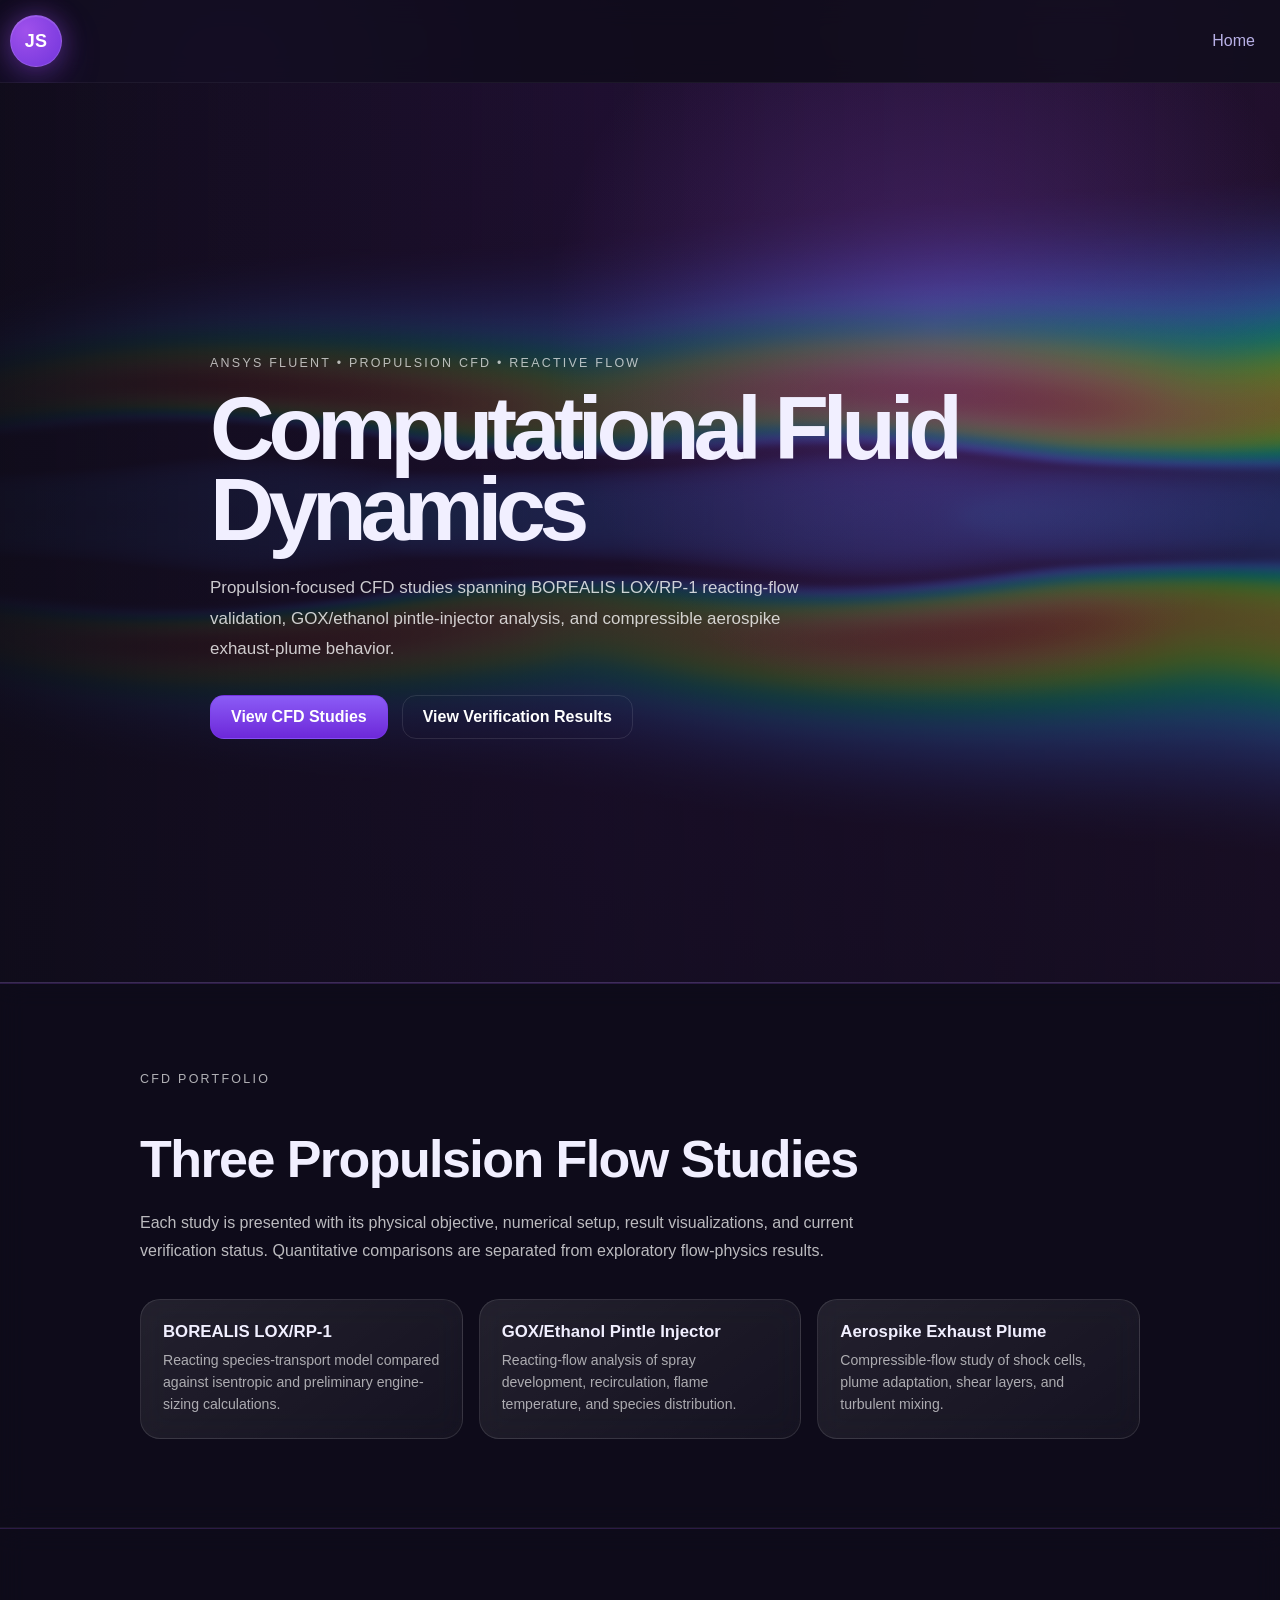
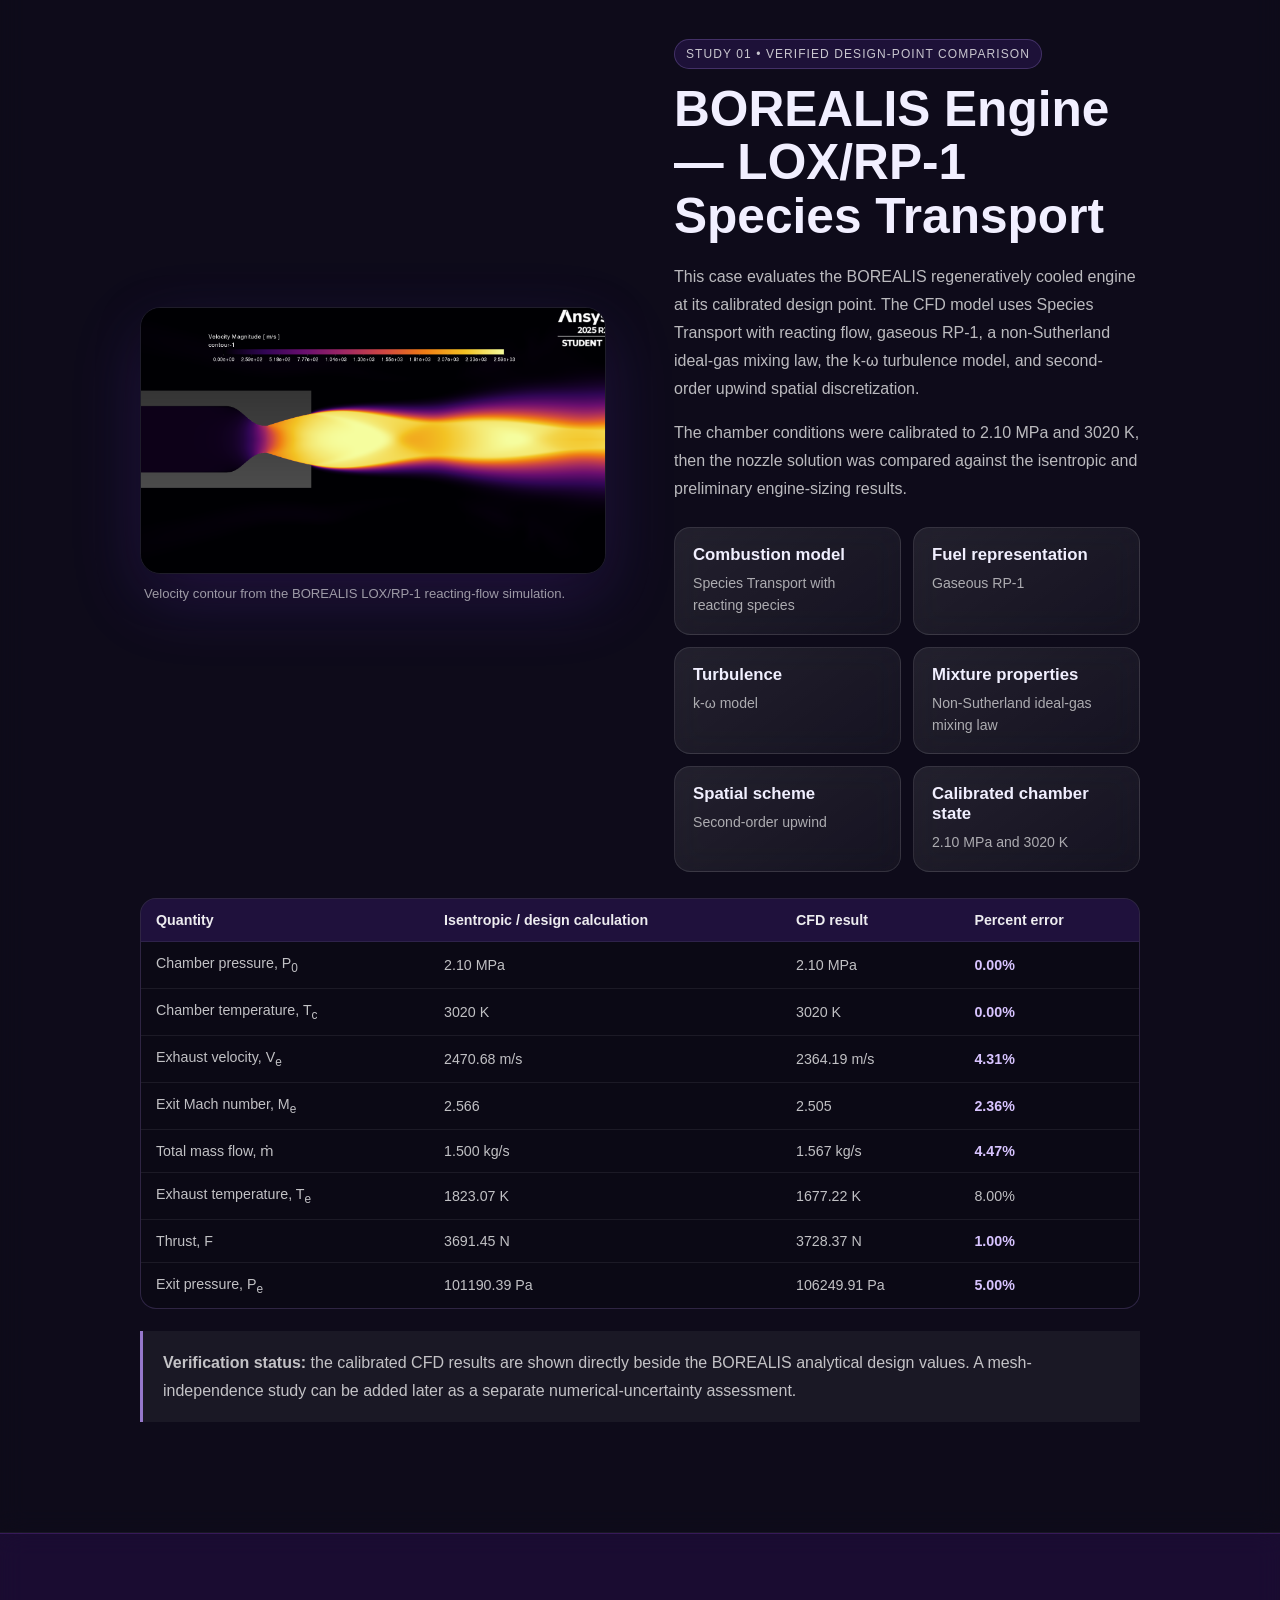
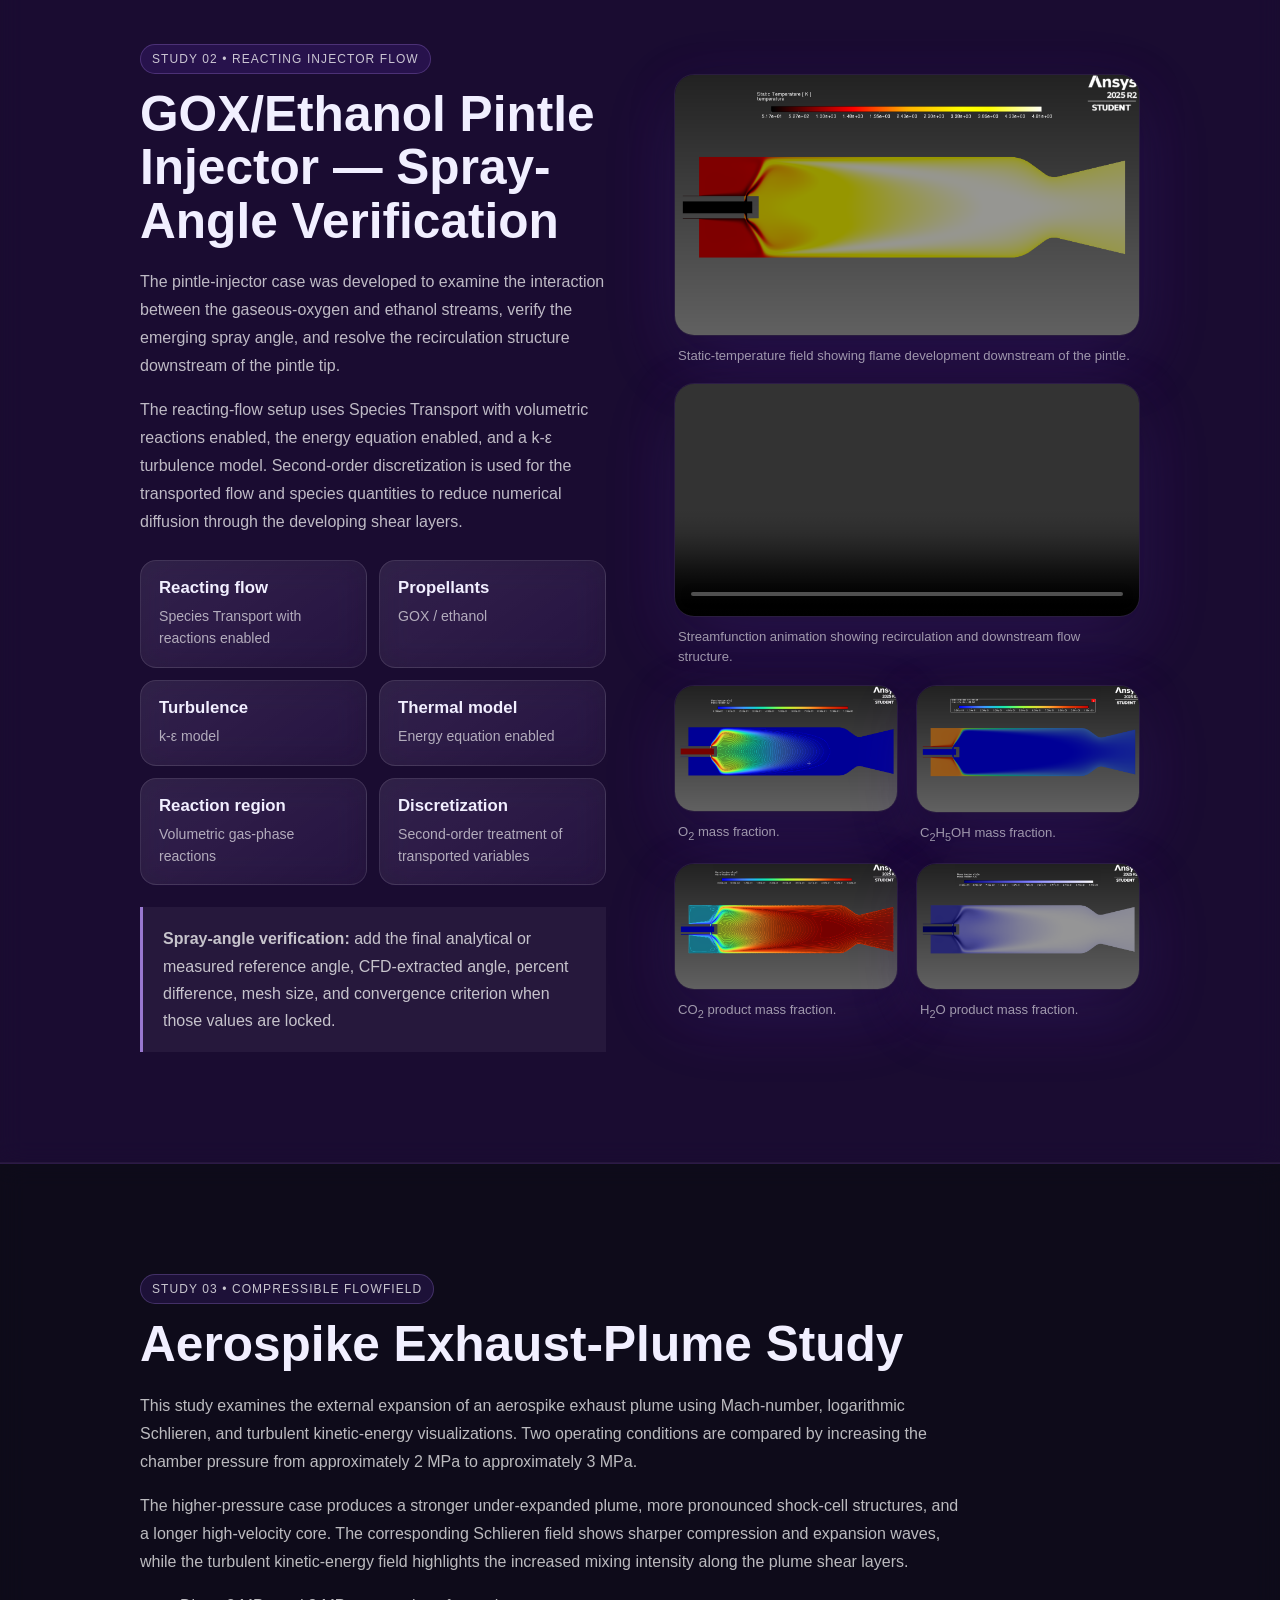
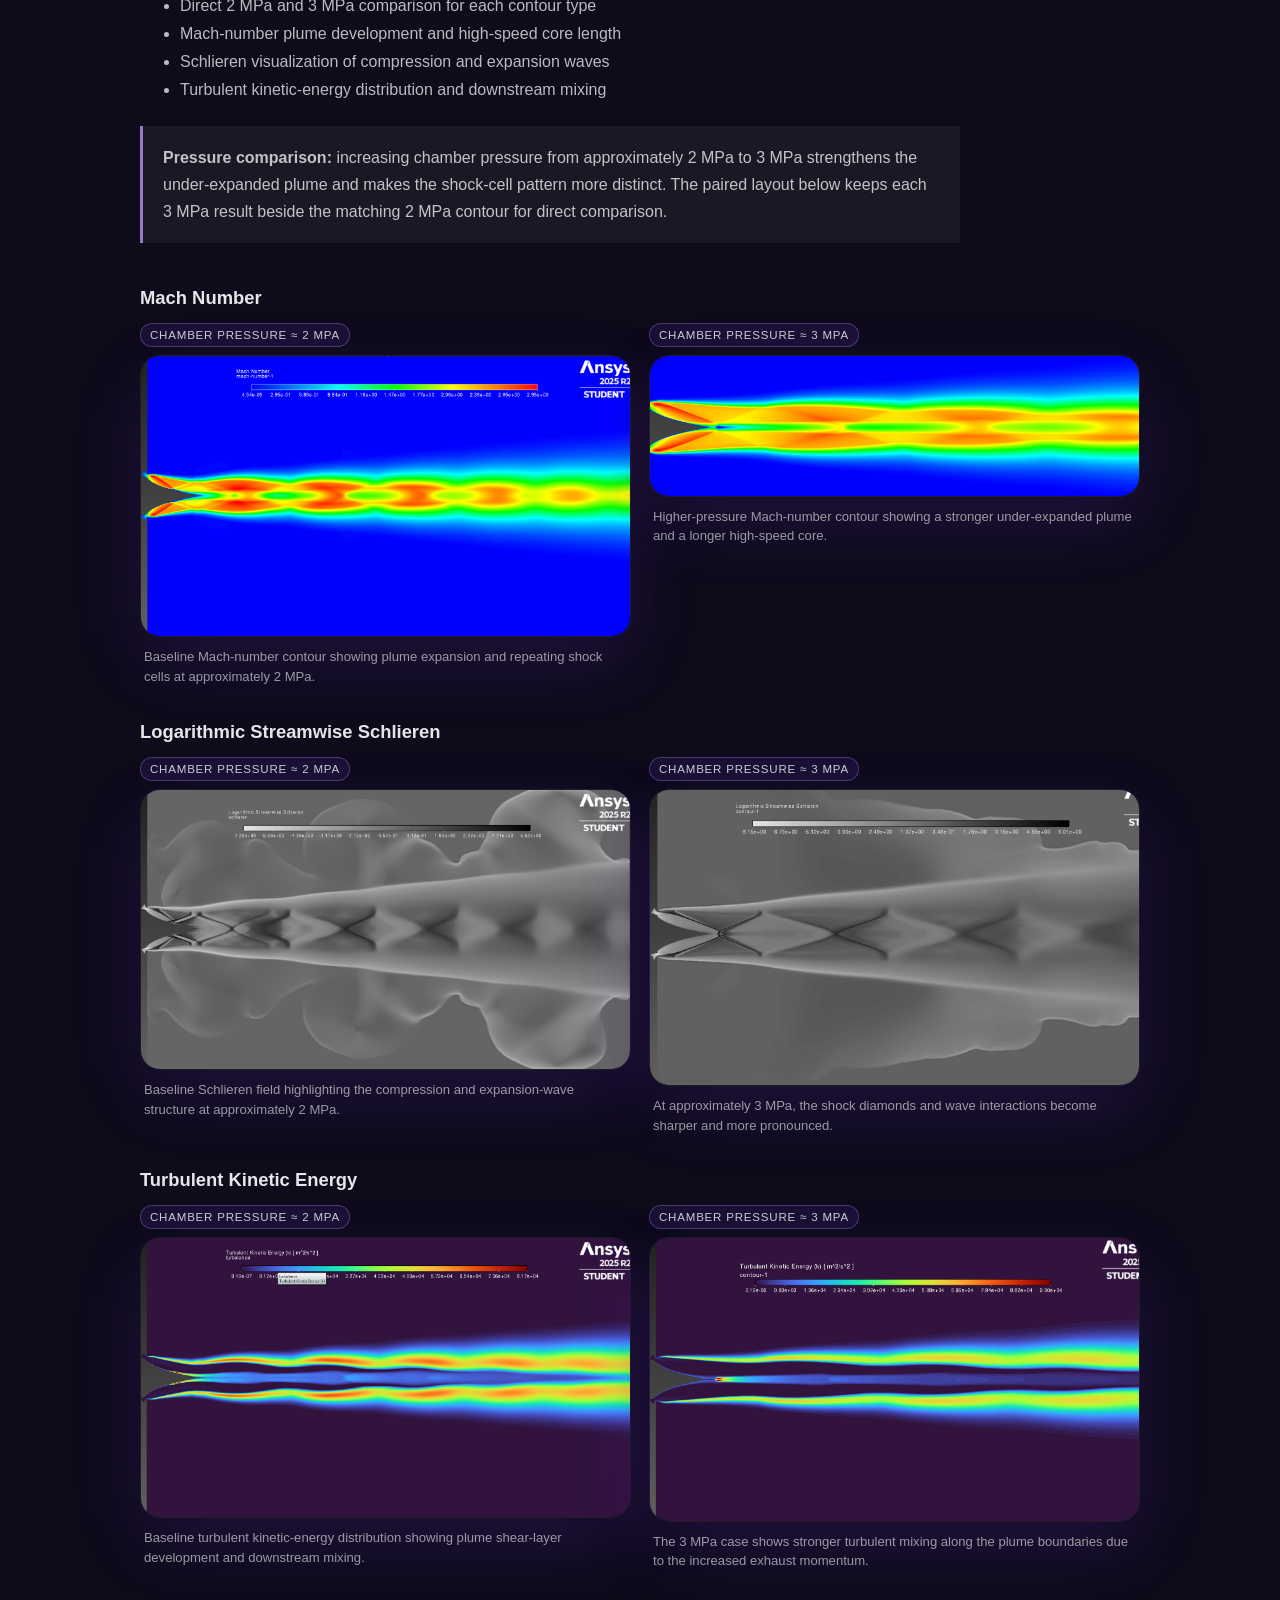
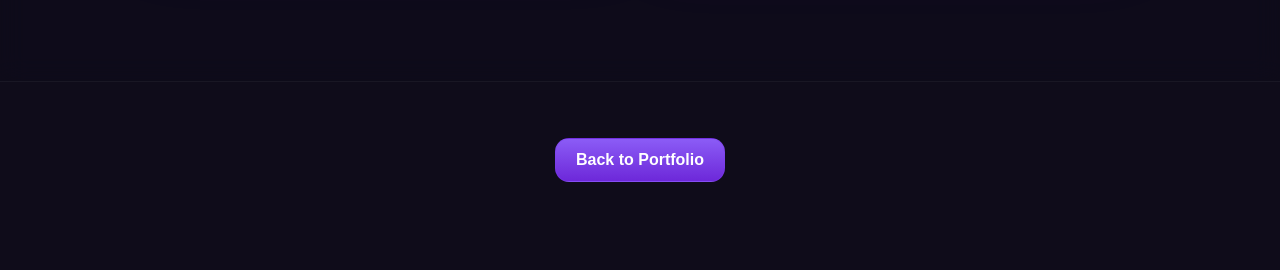
==== commit 1c91e53a: "Add files via upload" ====
--- a/cfd.html
+++ b/cfd.html
@@ -381,9 +381,46 @@
       gap: 18px;
     }
 
+    .aerospike-comparison {
+      display: grid;
+      gap: 34px;
+    }
+
+    .contour-pair {
+      display: grid;
+      grid-template-columns: repeat(2, minmax(0, 1fr));
+      gap: 18px;
+      align-items: start;
+    }
+
+    .contour-pair-heading {
+      grid-column: 1 / -1;
+      margin: 0 0 -4px;
+      font-size: 1.15rem;
+      color: rgba(255,255,255,0.9);
+    }
+
+    .pressure-badge {
+      display: inline-block;
+      margin-bottom: 8px;
+      padding: 5px 9px;
+      border: 1px solid rgba(190,150,255,0.30);
+      border-radius: 999px;
+      background: rgba(124,58,237,0.12);
+      color: rgba(255,255,255,0.78);
+      font-size: 0.72rem;
+      letter-spacing: 0.07em;
+      text-transform: uppercase;
+    }
+
     @media (max-width: 900px) {
-      .aerospike-grid {
+      .aerospike-grid,
+      .contour-pair {
         grid-template-columns: 1fr;
+      }
+
+      .contour-pair-heading {
+        grid-column: auto;
       }
     }
 
@@ -552,7 +589,7 @@
       <div class="media-card">
         <img class="clickable-media" src="assets/loxrp1species.png" alt="BOREALIS LOX RP-1 Mach-number contour from the species-transport simulation" />
         <p class="media-caption">
-          Mach-number contour from the BOREALIS LOX/RP-1 reacting-flow simulation.
+          Velocity contour from the BOREALIS LOX/RP-1 reacting-flow simulation.
         </p>
       </div>
 
@@ -689,39 +726,78 @@
         <h2>Aerospike Exhaust-Plume Study</h2>
         <p>
           This study examines the external expansion of an aerospike exhaust plume using
-          Mach number, logarithmic Schlieren, and turbulent kinetic-energy visualizations.
+          Mach-number, logarithmic Schlieren, and turbulent kinetic-energy visualizations.
+          Two operating conditions are compared by increasing the chamber pressure from
+          approximately 2 MPa to approximately 3 MPa.
         </p>
         <p>
-          Together, the fields show the repeating shock-cell structure, plume-boundary growth,
-          compression and expansion waves, and the development of the downstream shear layers.
+          The higher-pressure case produces a stronger under-expanded plume, more pronounced
+          shock-cell structures, and a longer high-velocity core. The corresponding Schlieren
+          field shows sharper compression and expansion waves, while the turbulent kinetic-energy
+          field highlights the increased mixing intensity along the plume shear layers.
         </p>
         <ul>
-          <li>Mach-number plume development</li>
-          <li>Schlieren visualization of wave structure</li>
-          <li>Turbulent kinetic-energy distribution</li>
-          <li>Future ambient-pressure and altitude sweep</li>
+          <li>Direct 2 MPa and 3 MPa comparison for each contour type</li>
+          <li>Mach-number plume development and high-speed core length</li>
+          <li>Schlieren visualization of compression and expansion waves</li>
+          <li>Turbulent kinetic-energy distribution and downstream mixing</li>
         </ul>
         <div class="verification-note">
-          <strong>Current status:</strong> flow-physics study. Future work can compare shock-cell
-          spacing and plume adaptation across multiple nozzle pressure ratios.
-        </div>
-      </div>
-
-      <div class="aerospike-grid">
-        <figure class="media-card">
-          <img class="clickable-media" src="assets/aerospikemach.png" alt="Mach-number contour of an aerospike exhaust plume" />
-          <figcaption class="media-caption">Mach-number contour showing plume expansion and repeating shock cells.</figcaption>
-        </figure>
-
-        <figure class="media-card">
-          <img class="clickable-media" src="assets/aerospikeshlieren.png" alt="Schlieren visualization of an aerospike exhaust plume" />
-          <figcaption class="media-caption">Logarithmic streamwise Schlieren field highlighting compression and expansion waves.</figcaption>
-        </figure>
-
-        <figure class="media-card">
-          <img class="clickable-media" src="assets/aerospikekineticenergy.png" alt="Turbulent kinetic-energy contour of an aerospike exhaust plume" />
-          <figcaption class="media-caption">Turbulent kinetic energy identifying plume shear layers and the downstream mixing region.</figcaption>
-        </figure>
+          <strong>Pressure comparison:</strong> increasing chamber pressure from approximately
+          2 MPa to 3 MPa strengthens the under-expanded plume and makes the shock-cell pattern
+          more distinct. The paired layout below keeps each 3 MPa result beside the matching
+          2 MPa contour for direct comparison.
+        </div>
+      </div>
+
+      <div class="aerospike-comparison">
+        <div class="contour-pair">
+          <h3 class="contour-pair-heading">Mach Number</h3>
+
+          <figure class="media-card">
+            <span class="pressure-badge">Chamber pressure ≈ 2 MPa</span>
+            <img class="clickable-media" src="assets/aerospikemach.png" alt="Mach-number contour of the aerospike exhaust plume at approximately 2 MPa chamber pressure" />
+            <figcaption class="media-caption">Baseline Mach-number contour showing plume expansion and repeating shock cells at approximately 2 MPa.</figcaption>
+          </figure>
+
+          <figure class="media-card">
+            <span class="pressure-badge">Chamber pressure ≈ 3 MPa</span>
+            <img class="clickable-media" src="assets/aerospikemachnumber2.png" alt="Mach-number contour of the aerospike exhaust plume at approximately 3 MPa chamber pressure" />
+            <figcaption class="media-caption">Higher-pressure Mach-number contour showing a stronger under-expanded plume and a longer high-speed core.</figcaption>
+          </figure>
+        </div>
+
+        <div class="contour-pair">
+          <h3 class="contour-pair-heading">Logarithmic Streamwise Schlieren</h3>
+
+          <figure class="media-card">
+            <span class="pressure-badge">Chamber pressure ≈ 2 MPa</span>
+            <img class="clickable-media" src="assets/aerospikeshclieren-3mpa.png" alt="Logarithmic streamwise Schlieren contour of the aerospike exhaust plume at approximately 2 MPa chamber pressure" />
+            <figcaption class="media-caption">Baseline Schlieren field highlighting the compression and expansion-wave structure at approximately 2 MPa.</figcaption>
+          </figure>
+
+          <figure class="media-card">
+            <span class="pressure-badge">Chamber pressure ≈ 3 MPa</span>
+            <img class="clickable-media" src="assets/aerospikeshlieren.png" alt="Logarithmic streamwise Schlieren contour of the aerospike exhaust plume at approximately 3 MPa chamber pressure" />
+            <figcaption class="media-caption">At approximately 3 MPa, the shock diamonds and wave interactions become sharper and more pronounced.</figcaption>
+          </figure>
+        </div>
+
+        <div class="contour-pair">
+          <h3 class="contour-pair-heading">Turbulent Kinetic Energy</h3>
+
+          <figure class="media-card">
+            <span class="pressure-badge">Chamber pressure ≈ 2 MPa</span>
+            <img class="clickable-media" src="assets/aerospikekineticenergy.png" alt="Turbulent kinetic-energy contour of the aerospike exhaust plume at approximately 2 MPa chamber pressure" />
+            <figcaption class="media-caption">Baseline turbulent kinetic-energy distribution showing plume shear-layer development and downstream mixing.</figcaption>
+          </figure>
+
+          <figure class="media-card">
+            <span class="pressure-badge">Chamber pressure ≈ 3 MPa</span>
+            <img class="clickable-media" src="assets/turbulentkineticspike.png" alt="Turbulent kinetic-energy contour of the aerospike exhaust plume at approximately 3 MPa chamber pressure" />
+            <figcaption class="media-caption">The 3 MPa case shows stronger turbulent mixing along the plume boundaries due to the increased exhaust momentum.</figcaption>
+          </figure>
+        </div>
       </div>
     </div>
   </section>
